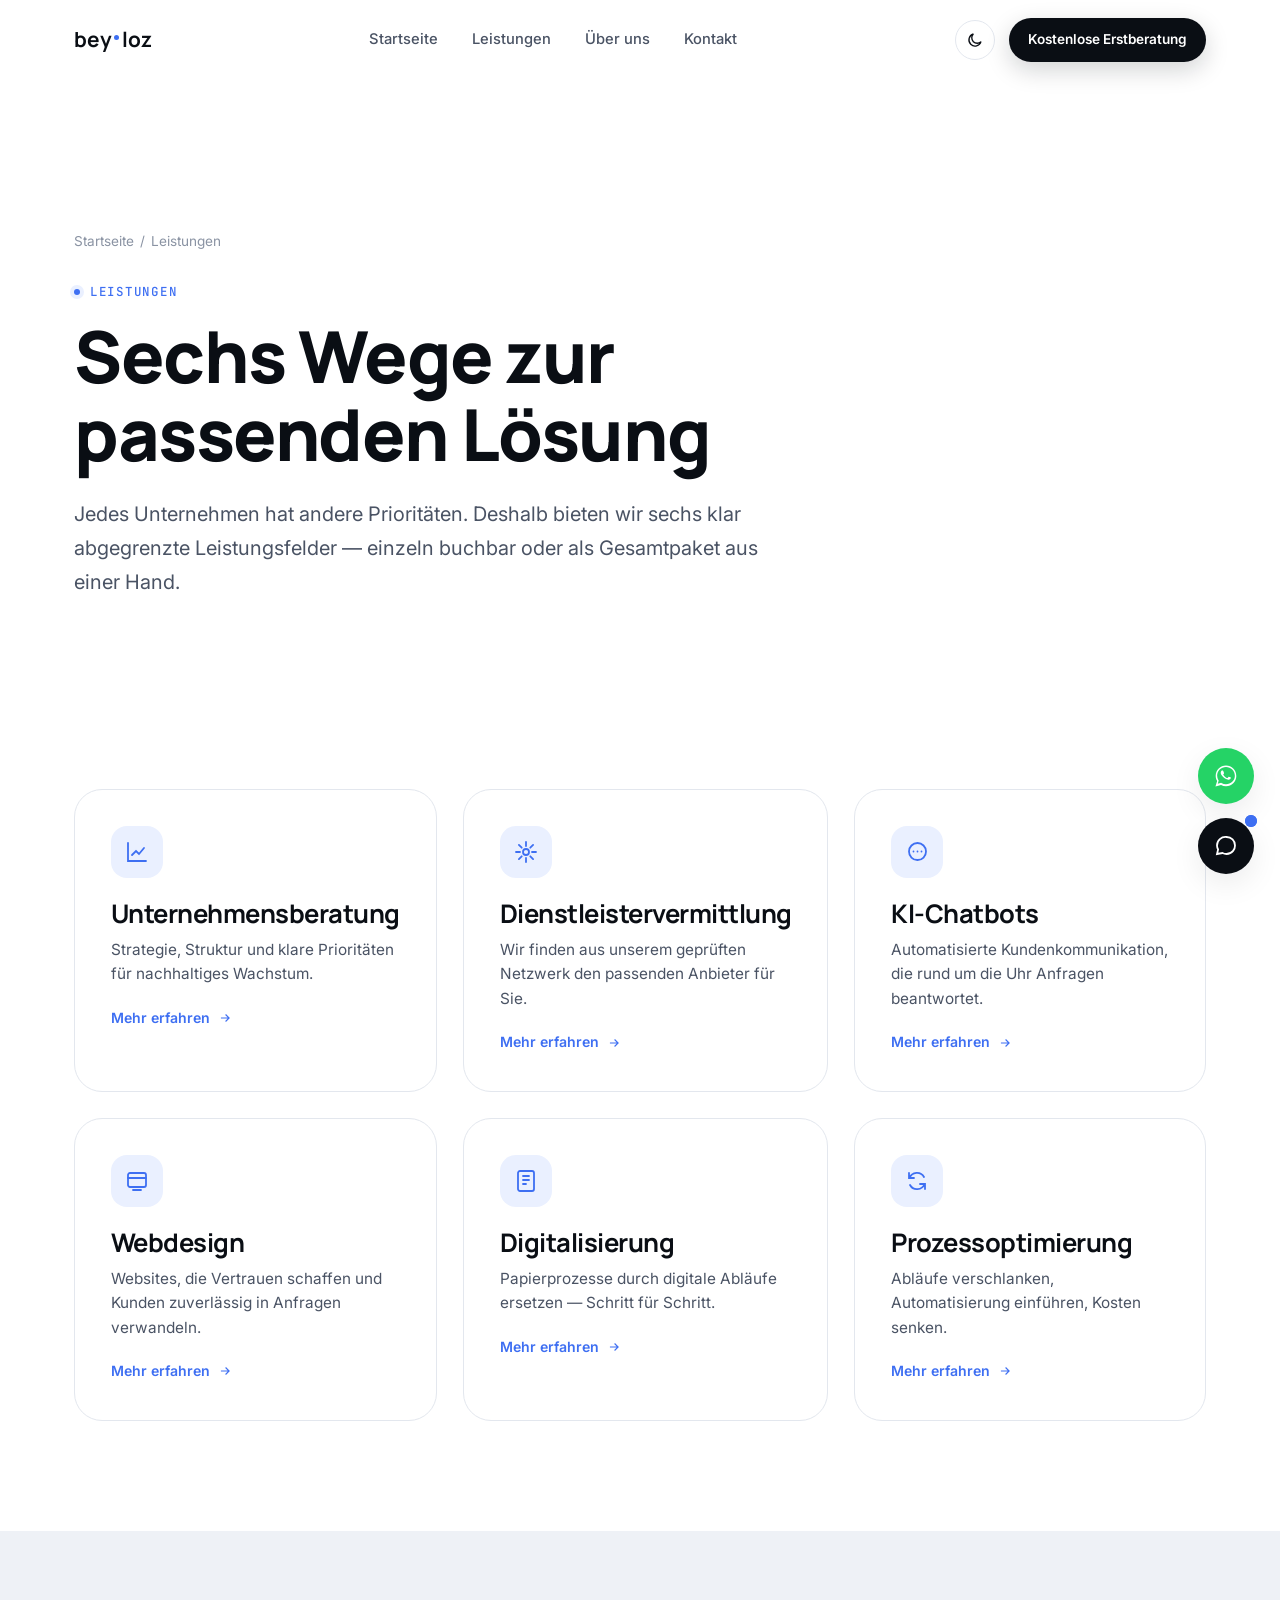
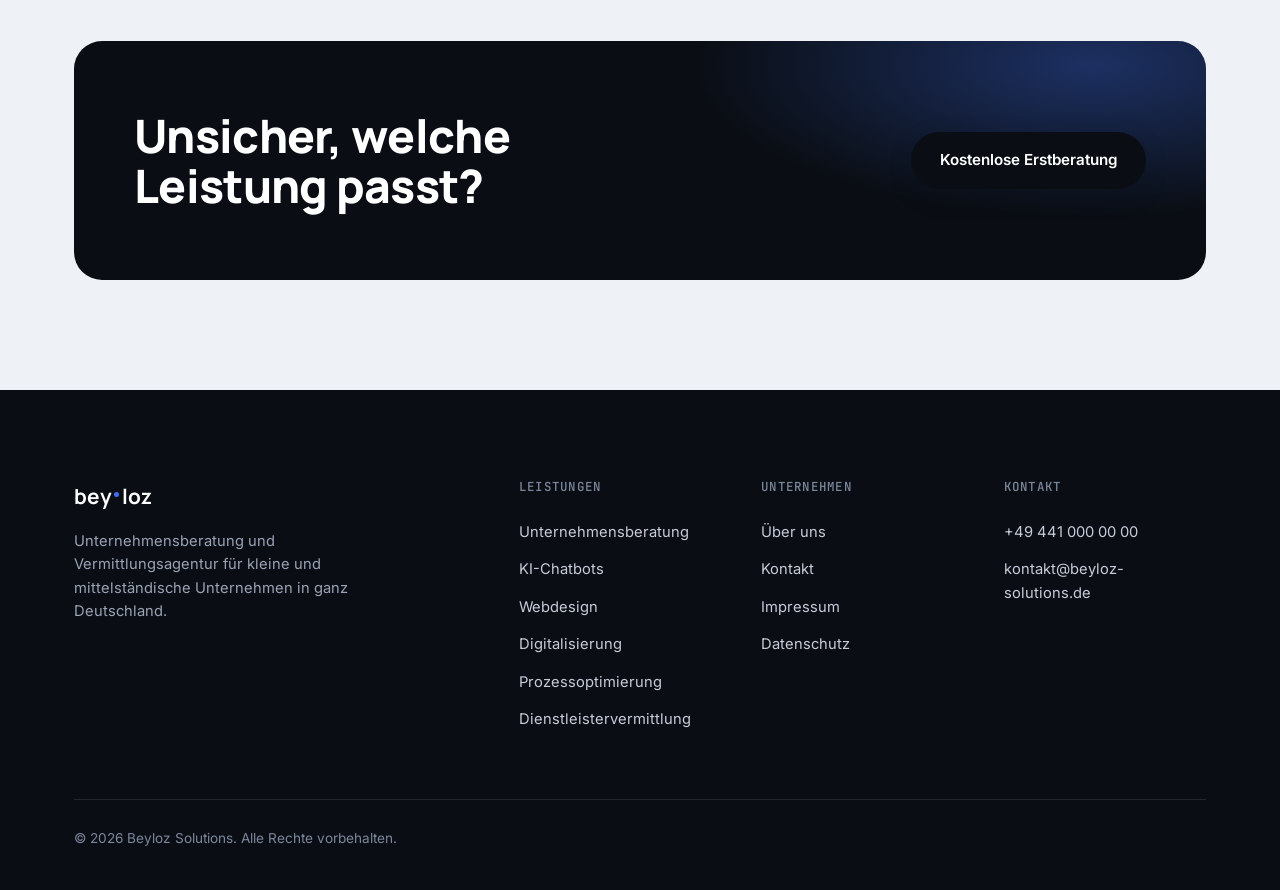
==== leistungen/index.html @ 1d0302e1 "Initial commit: Beyloz Solutions Website Statische HTML/CSS/JS-Website mit Startseite, Leistungen, Ü" ====
<!DOCTYPE html>
<html lang="de">
<head>
<meta charset="UTF-8">
<meta name="viewport" content="width=device-width, initial-scale=1.0">
<title>Leistungen — Beyloz Solutions</title>
<meta name="description" content="Unternehmensberatung, Dienstleistervermittlung, KI-Chatbots, Webdesign, Digitalisierung und Prozessoptimierung — alle Leistungen von Beyloz Solutions im Überblick.">
<link rel="stylesheet" href="../assets/styles.css">
</head>
<body>

<header class="nav">
  <div class="nav-inner">
    <a href="../index.html" class="brand">bey<span class="dot-divider"></span>loz</a>
    <nav class="nav-links">
      <a href="../index.html">Startseite</a>
      <a href="index.html">Leistungen</a>
      <a href="../ueber-uns.html">Über uns</a>
      <a href="../kontakt.html">Kontakt</a>
    </nav>
    <div class="nav-actions">
      <button class="theme-toggle" aria-label="Dark Mode umschalten"></button>
      <a href="../kontakt.html" class="btn btn-primary btn-sm">Kostenlose Erstberatung</a>
      <button class="nav-burger" aria-label="Menü öffnen"><span></span></button>
    </div>
  </div>
  <div class="mobile-menu">
    <a href="../index.html">Startseite</a>
    <a href="index.html">Leistungen</a>
    <a href="../ueber-uns.html">Über uns</a>
    <a href="../kontakt.html">Kontakt</a>
    <a href="../kontakt.html" class="btn btn-primary" style="width:fit-content;margin-top:12px;">Kostenlose Erstberatung</a>
  </div>
</header>

<main>
  <section class="page-hero">
    <div class="container">
      <div class="breadcrumb"><a href="../index.html">Startseite</a><span>/</span><span>Leistungen</span></div>
      <div class="reveal" style="max-width:720px;">
        <span class="eyebrow">Leistungen</span>
        <h1 class="mt-16">Sechs Wege zur passenden Lösung</h1>
        <p class="lede mt-24">Jedes Unternehmen hat andere Prioritäten. Deshalb bieten wir sechs klar abgegrenzte Leistungsfelder — einzeln buchbar oder als Gesamtpaket aus einer Hand.</p>
      </div>
    </div>
  </section>

  <section class="section">
    <div class="container">
      <div class="grid grid-3">
        <a href="unternehmensberatung.html" class="card service-card reveal">
          <div class="icon-badge"><svg viewBox="0 0 24 24" fill="none" stroke="currentColor" stroke-width="1.8" stroke-linecap="round"><path d="M3 3v18h18M7 15l4-4 3 3 5-6"/></svg></div>
          <h3>Unternehmensberatung</h3>
          <p>Strategie, Struktur und klare Prioritäten für nachhaltiges Wachstum.</p>
          <span class="link-out">Mehr erfahren <svg viewBox="0 0 24 24" width="14" height="14" fill="none" stroke="currentColor" stroke-width="2"><path d="M5 12h14M13 6l6 6-6 6"/></svg></span>
        </a>
        <a href="dienstleistervermittlung.html" class="card service-card reveal">
          <div class="icon-badge"><svg viewBox="0 0 24 24" fill="none" stroke="currentColor" stroke-width="1.8" stroke-linecap="round"><circle cx="12" cy="12" r="3"/><path d="M12 2v4M12 18v4M4.9 4.9l2.8 2.8M16.3 16.3l2.8 2.8M2 12h4M18 12h4M4.9 19.1l2.8-2.8M16.3 7.7l2.8-2.8"/></svg></div>
          <h3>Dienstleistervermittlung</h3>
          <p>Wir finden aus unserem geprüften Netzwerk den passenden Anbieter für Sie.</p>
          <span class="link-out">Mehr erfahren <svg viewBox="0 0 24 24" width="14" height="14" fill="none" stroke="currentColor" stroke-width="2"><path d="M5 12h14M13 6l6 6-6 6"/></svg></span>
        </a>
        <a href="ki-chatbots.html" class="card service-card reveal">
          <div class="icon-badge"><svg viewBox="0 0 24 24" fill="none" stroke="currentColor" stroke-width="1.8" stroke-linecap="round"><path d="M21 11.5a8.38 8.38 0 0 1-8.5 8.5A8.38 8.38 0 0 1 4 11.5 8.5 8.5 0 0 1 12.5 3 8.5 8.5 0 0 1 21 11.5Z"/><path d="M8.5 11.5h.01M12.5 11.5h.01M16.5 11.5h.01"/></svg></div>
          <h3>KI-Chatbots</h3>
          <p>Automatisierte Kundenkommunikation, die rund um die Uhr Anfragen beantwortet.</p>
          <span class="link-out">Mehr erfahren <svg viewBox="0 0 24 24" width="14" height="14" fill="none" stroke="currentColor" stroke-width="2"><path d="M5 12h14M13 6l6 6-6 6"/></svg></span>
        </a>
        <a href="webdesign.html" class="card service-card reveal">
          <div class="icon-badge"><svg viewBox="0 0 24 24" fill="none" stroke="currentColor" stroke-width="1.8" stroke-linecap="round"><rect x="3" y="4" width="18" height="14" rx="2"/><path d="M3 9h18M8 21h8"/></svg></div>
          <h3>Webdesign</h3>
          <p>Websites, die Vertrauen schaffen und Kunden zuverlässig in Anfragen verwandeln.</p>
          <span class="link-out">Mehr erfahren <svg viewBox="0 0 24 24" width="14" height="14" fill="none" stroke="currentColor" stroke-width="2"><path d="M5 12h14M13 6l6 6-6 6"/></svg></span>
        </a>
        <a href="digitalisierung.html" class="card service-card reveal">
          <div class="icon-badge"><svg viewBox="0 0 24 24" fill="none" stroke="currentColor" stroke-width="1.8" stroke-linecap="round"><rect x="4" y="2" width="16" height="20" rx="2"/><path d="M9 7h6M9 11h6M9 15h3"/></svg></div>
          <h3>Digitalisierung</h3>
          <p>Papierprozesse durch digitale Abläufe ersetzen — Schritt für Schritt.</p>
          <span class="link-out">Mehr erfahren <svg viewBox="0 0 24 24" width="14" height="14" fill="none" stroke="currentColor" stroke-width="2"><path d="M5 12h14M13 6l6 6-6 6"/></svg></span>
        </a>
        <a href="prozessoptimierung.html" class="card service-card reveal">
          <div class="icon-badge"><svg viewBox="0 0 24 24" fill="none" stroke="currentColor" stroke-width="1.8" stroke-linecap="round"><path d="M4 4v5h5M20 20v-5h-5M4.5 9A8 8 0 0 1 19 8M19.5 15a8 8 0 0 1-14.5 1"/></svg></div>
          <h3>Prozessoptimierung</h3>
          <p>Abläufe verschlanken, Automatisierung einführen, Kosten senken.</p>
          <span class="link-out">Mehr erfahren <svg viewBox="0 0 24 24" width="14" height="14" fill="none" stroke="currentColor" stroke-width="2"><path d="M5 12h14M13 6l6 6-6 6"/></svg></span>
        </a>
      </div>
    </div>
  </section>

  <section class="section section-alt">
    <div class="container">
      <div class="cta-banner reveal">
        <h2>Unsicher, welche Leistung passt?</h2>
        <div class="cta-side">
          <a href="../kontakt.html" class="btn btn-primary">Kostenlose Erstberatung</a>
        </div>
      </div>
    </div>
  </section>
</main>

<footer>
  <div class="container">
    <div class="footer-grid">
      <div class="footer-brand">
        <a href="../index.html" class="brand" style="color:#fff;">bey<span class="dot-divider"></span>loz</a>
        <p>Unternehmensberatung und Vermittlungsagentur für kleine und mittelständische Unternehmen in ganz Deutschland.</p>
      </div>
      <div class="footer-col">
        <h4>Leistungen</h4>
        <a href="unternehmensberatung.html">Unternehmensberatung</a>
        <a href="ki-chatbots.html">KI-Chatbots</a>
        <a href="webdesign.html">Webdesign</a>
        <a href="digitalisierung.html">Digitalisierung</a>
        <a href="prozessoptimierung.html">Prozessoptimierung</a>
        <a href="dienstleistervermittlung.html">Dienstleistervermittlung</a>
      </div>
      <div class="footer-col">
        <h4>Unternehmen</h4>
        <a href="../ueber-uns.html">Über uns</a>
        <a href="../kontakt.html">Kontakt</a>
        <a href="../impressum.html">Impressum</a>
        <a href="../datenschutz.html">Datenschutz</a>
      </div>
      <div class="footer-col">
        <h4>Kontakt</h4>
        <a href="tel:+494410000000">+49 441 000 00 00</a>
        <a href="mailto:kontakt@beyloz-solutions.de">kontakt@beyloz-solutions.de</a>
      </div>
    </div>
    <div class="footer-bottom">
      <p>© 2026 Beyloz Solutions. Alle Rechte vorbehalten.</p>
    </div>
  </div>
</footer>

<div class="floating-stack">
  <a class="fab fab-whatsapp" href="https://wa.me/494410000000" target="_blank" rel="noopener" aria-label="WhatsApp Kontakt"><svg viewBox="0 0 32 32"><path d="M16 3C9 3 3.3 8.7 3.3 15.7c0 2.4.6 4.6 1.8 6.6L3 29l6.9-2c1.9 1 4 1.6 6.1 1.6 7 0 12.7-5.7 12.7-12.7C28.7 8.7 23 3 16 3zm0 23.1c-2 0-3.9-.5-5.6-1.5l-.4-.2-4.1 1.1 1.1-4-.3-.4a10.5 10.5 0 0 1-1.6-5.6C5.1 9.7 10 4.9 16 4.9s10.9 4.8 10.9 10.8S22 26.1 16 26.1zm5.9-8.1c-.3-.2-1.9-.9-2.2-1-.3-.1-.5-.2-.7.2-.2.3-.8 1-1 1.2-.2.2-.4.2-.7.1-.3-.2-1.4-.5-2.7-1.7-1-.9-1.7-2-1.9-2.3-.2-.3 0-.5.1-.7.2-.2.3-.4.5-.6.2-.2.2-.3.3-.5.1-.2 0-.4 0-.6-.1-.2-.7-1.8-1-2.4-.3-.6-.5-.5-.7-.6h-.6c-.2 0-.5.1-.8.4-.3.3-1 1-1 2.5s1.1 2.9 1.2 3.1c.1.2 2.2 3.4 5.3 4.7.7.3 1.3.5 1.7.6.7.2 1.4.2 1.9.1.6-.1 1.9-.8 2.1-1.5.3-.7.3-1.4.2-1.5-.1-.1-.3-.2-.6-.3z"/></svg></a>
  <button class="fab fab-chat" aria-label="Chat öffnen"><svg viewBox="0 0 24 24" fill="none" stroke="currentColor" stroke-width="1.8" stroke-linecap="round"><path d="M21 11.5a8.38 8.38 0 0 1-1.9 5.4A8.5 8.5 0 0 1 12.5 20a8.4 8.4 0 0 1-4-1L3 20l1.1-4.5a8.4 8.4 0 0 1-1.1-4A8.5 8.5 0 0 1 12.5 3 8.38 8.38 0 0 1 21 11.5Z"/></svg><span class="pulse"></span></button>
</div>
<div class="chat-window" role="dialog" aria-label="Beyloz Chat-Assistent">
  <div class="chat-head"><span class="dot-live"></span><div><strong>Beyloz Assistent</strong><span>Antwortet in der Regel sofort</span></div><button class="chat-close" aria-label="Chat schließen"><svg viewBox="0 0 24 24" fill="none" stroke="currentColor" stroke-width="2"><path d="M6 6l12 12M18 6L6 18"/></svg></button></div>
  <div class="chat-body"><div class="chat-bubble bot">Willkommen bei Beyloz Solutions! Welche Leistung interessiert Sie?</div></div>
  <form class="chat-input-row"><input type="text" placeholder="Ihre Nachricht …" aria-label="Nachricht eingeben"><button type="submit" aria-label="Senden"><svg viewBox="0 0 24 24" width="16" height="16" fill="none" stroke="#fff" stroke-width="2"><path d="M5 12h14M13 6l6 6-6 6"/></svg></button></form>
</div>

<script src="../assets/script.js"></script>
</body>
</html>
---- assets/styles.css ----
/* =========================================================
   BEYLOZ SOLUTIONS — DESIGN SYSTEM
   Signature element: "the dot" — the middle dot from the
   bey•loz wordmark reused as a divider, bullet, status pulse
   and section marker throughout the interface.
   ========================================================= */

@import url('https://fonts.googleapis.com/css2?family=Manrope:wght@400;500;600;700;800&family=Inter:wght@400;500;600;700&family=JetBrains+Mono:wght@400;500&display=swap');

:root{
  /* ---- Color tokens ---- */
  --ink:        #0A0E14;   /* near-black, blue-tinted */
  --anthracite: #171C24;
  --anthracite-2:#232A35;
  --silver:     #8A93A3;
  --silver-2:   #C6CCD8;
  --mist:       #EEF1F6;
  --white:      #FFFFFF;
  --accent:     #3E6FF2;   /* Beyloz Blue */
  --accent-2:   #6E93FF;
  --accent-ice: #EAF0FF;

  --bg:        var(--white);
  --bg-alt:    var(--mist);
  --surface:   #FFFFFF;
  --text:      var(--ink);
  --text-soft: #4A5364;
  --text-mute: var(--silver);
  --border:    #E3E7EE;
  --glass-bg:  rgba(255,255,255,0.6);
  --glass-brd: rgba(255,255,255,0.4);

  --radius-s: 10px;
  --radius-m: 18px;
  --radius-l: 28px;
  --shadow-s: 0 2px 10px rgba(10,14,20,0.05);
  --shadow-m: 0 10px 30px rgba(10,14,20,0.08);
  --shadow-l: 0 24px 60px rgba(10,14,20,0.12);

  --ff-display: 'Manrope', -apple-system, BlinkMacSystemFont, sans-serif;
  --ff-body: 'Inter', -apple-system, BlinkMacSystemFont, sans-serif;
  --ff-mono: 'JetBrains Mono', monospace;

  --container: 1180px;
  --transition: 420ms cubic-bezier(.2,.7,.2,1);
}

[data-theme="dark"]{
  --bg:        var(--ink);
  --bg-alt:    #0D1219;
  --surface:   var(--anthracite);
  --text:      #F3F5F9;
  --text-soft: #B7BECC;
  --text-mute: #6E7787;
  --border:    #262E3A;
  --glass-bg:  rgba(23,28,36,0.55);
  --glass-brd: rgba(255,255,255,0.08);
  --accent-ice: #131B2E;
}

*,*::before,*::after{ box-sizing:border-box; }
html{ scroll-behavior:smooth; }
@media (prefers-reduced-motion: reduce){
  html{ scroll-behavior:auto; }
  *,*::before,*::after{ animation-duration:0.001ms !important; animation-iteration-count:1 !important; transition-duration:0.001ms !important; }
}

body{
  margin:0;
  background:var(--bg);
  color:var(--text);
  font-family:var(--ff-body);
  font-size:16px;
  line-height:1.6;
  -webkit-font-smoothing:antialiased;
  transition:background var(--transition), color var(--transition);
  overflow-x:hidden;
}

img{ max-width:100%; display:block; }
a{ color:inherit; text-decoration:none; }
ul{ list-style:none; margin:0; padding:0; }
button{ font-family:inherit; }

::selection{ background:var(--accent); color:#fff; }

:focus-visible{
  outline:2px solid var(--accent);
  outline-offset:3px;
  border-radius:4px;
}

.container{
  max-width:var(--container);
  margin:0 auto;
  padding:0 24px;
}

section{ position:relative; }

/* ---- Typography ---- */
h1,h2,h3,h4{
  font-family:var(--ff-display);
  font-weight:800;
  letter-spacing:-0.02em;
  line-height:1.08;
  margin:0;
}
h1{ font-size:clamp(2.6rem, 5.6vw, 4.6rem); }
h2{ font-size:clamp(2rem, 3.6vw, 3rem); letter-spacing:-0.015em; }
h3{ font-size:clamp(1.25rem, 2vw, 1.6rem); font-weight:700; }
p{ margin:0; }
.lede{ font-size:clamp(1.05rem, 1.6vw, 1.25rem); color:var(--text-soft); line-height:1.7; }

.eyebrow{
  display:inline-flex; align-items:center; gap:10px;
  font-family:var(--ff-mono);
  font-size:0.78rem;
  letter-spacing:0.14em;
  text-transform:uppercase;
  color:var(--accent);
  font-weight:500;
}
.eyebrow::before{
  content:"";
  width:6px; height:6px; border-radius:50%;
  background:var(--accent);
  box-shadow:0 0 0 4px var(--accent-ice);
}

/* ---- The Dot (signature motif) ---- */
.dot{
  display:inline-block;
  width:0.28em; height:0.28em;
  border-radius:50%;
  background:var(--accent);
  vertical-align:middle;
}
.dot-divider{
  display:inline-block;
  width:6px; height:6px;
  border-radius:50%;
  background:var(--accent);
  margin:0 14px;
  box-shadow:0 0 0 5px var(--accent-ice);
  flex-shrink:0;
}
.brand{
  font-family:var(--ff-display);
  font-weight:700;
  font-size:1.3rem;
  letter-spacing:-0.01em;
  display:inline-flex;
  align-items:center;
}
.brand .dot-divider{ margin:0 3px; width:5px; height:5px; box-shadow:none; position:relative; top:-2px; }

/* ---- Buttons ---- */
.btn{
  display:inline-flex; align-items:center; justify-content:center; gap:10px;
  padding:15px 28px;
  border-radius:999px;
  font-weight:600;
  font-size:0.95rem;
  border:1px solid transparent;
  cursor:pointer;
  transition:transform var(--transition), box-shadow var(--transition), background var(--transition), color var(--transition), border-color var(--transition);
  white-space:nowrap;
}
.btn-primary{
  background:var(--ink);
  color:#fff;
  box-shadow:0 8px 24px rgba(10,14,20,0.18);
}
[data-theme="dark"] .btn-primary{ background:var(--accent); box-shadow:0 8px 24px rgba(62,111,242,0.35); }
.btn-primary:hover{ transform:translateY(-2px); box-shadow:0 14px 34px rgba(10,14,20,0.24); }
.btn-secondary{
  background:transparent;
  color:var(--text);
  border-color:var(--border);
}
.btn-secondary:hover{ border-color:var(--accent); color:var(--accent); transform:translateY(-2px); }
.btn-ghost{
  background:var(--accent-ice);
  color:var(--accent);
}
.btn-ghost:hover{ transform:translateY(-2px); }
.btn-sm{ padding:10px 18px; font-size:0.85rem; }
.btn svg{ width:16px; height:16px; }

/* ---- Nav ---- */
.nav{
  position:sticky; top:0; z-index:100;
  border-bottom:1px solid transparent;
  transition:background var(--transition), border-color var(--transition), backdrop-filter var(--transition);
}
.nav.scrolled{
  background:var(--glass-bg);
  backdrop-filter:blur(16px) saturate(160%);
  -webkit-backdrop-filter:blur(16px) saturate(160%);
  border-bottom:1px solid var(--border);
}
.nav-inner{
  display:flex; align-items:center; justify-content:space-between;
  padding:18px 24px;
  max-width:var(--container);
  margin:0 auto;
}
.nav-links{ display:flex; align-items:center; gap:34px; }
.nav-links a{
  font-size:0.92rem; font-weight:500; color:var(--text-soft);
  position:relative;
  transition:color var(--transition);
}
.nav-links a::after{
  content:""; position:absolute; left:0; bottom:-6px;
  width:0; height:2px; background:var(--accent);
  transition:width var(--transition);
}
.nav-links a:hover{ color:var(--text); }
.nav-links a:hover::after{ width:100%; }
.nav-actions{ display:flex; align-items:center; gap:14px; }
.nav-cta{ display:flex; align-items:center; gap:14px; }

.theme-toggle{
  width:40px; height:40px; border-radius:50%;
  border:1px solid var(--border);
  background:var(--surface);
  display:flex; align-items:center; justify-content:center;
  cursor:pointer;
  transition:border-color var(--transition), transform var(--transition);
}
.theme-toggle:hover{ border-color:var(--accent); transform:rotate(20deg); }
.theme-toggle svg{ width:18px; height:18px; stroke:var(--text); }

.nav-burger{ display:none; width:40px; height:40px; border:none; background:none; cursor:pointer; align-items:center; justify-content:center; }
.nav-burger span{ display:block; width:20px; height:2px; background:var(--text); position:relative; }
.nav-burger span::before, .nav-burger span::after{ content:""; position:absolute; width:20px; height:2px; background:var(--text); left:0; transition:transform var(--transition); }
.nav-burger span::before{ top:-6px; }
.nav-burger span::after{ top:6px; }

.mobile-menu{
  display:none;
  position:fixed; inset:0; z-index:99;
  background:var(--bg);
  padding:100px 24px 40px;
  flex-direction:column; gap:24px;
}
.mobile-menu.open{ display:flex; }
.mobile-menu a{ font-size:1.4rem; font-family:var(--ff-display); font-weight:700; }

/* ---- Hero ---- */
.hero{
  padding:170px 0 120px;
  position:relative;
  overflow:hidden;
}
.hero-bg{
  position:absolute; inset:0; z-index:-1;
  background:
    radial-gradient(60% 50% at 80% 0%, var(--accent-ice) 0%, transparent 60%),
    radial-gradient(50% 40% at 10% 20%, var(--accent-ice) 0%, transparent 60%);
  opacity:0.9;
}
.hero-grid{
  position:absolute; inset:0; z-index:-1;
  background-image:radial-gradient(var(--border) 1px, transparent 1px);
  background-size:34px 34px;
  mask-image:linear-gradient(to bottom, black, transparent 75%);
  opacity:0.7;
}
.hero-inner{ max-width:760px; }
.hero h1{ margin-bottom:26px; }
.hero h1 em{
  font-style:normal;
  background:linear-gradient(100deg, var(--accent), var(--accent-2));
  -webkit-background-clip:text; background-clip:text; color:transparent;
}
.hero-actions{ display:flex; gap:16px; margin-top:38px; flex-wrap:wrap; }
.hero-meta{ display:flex; gap:36px; margin-top:64px; flex-wrap:wrap; }
.hero-meta-item{ display:flex; flex-direction:column; gap:4px; }
.hero-meta-item .num{ font-family:var(--ff-display); font-weight:800; font-size:1.8rem; }
.hero-meta-item .label{ font-size:0.82rem; color:var(--text-mute); }

/* ---- Reveal on scroll ---- */
.reveal{ opacity:0; transform:translateY(28px); transition:opacity 900ms ease, transform 900ms cubic-bezier(.2,.7,.2,1); }
.reveal.in{ opacity:1; transform:translateY(0); }

/* ---- Section spacing ---- */
.section{ padding:110px 0; }
.section-head{ max-width:640px; margin-bottom:64px; }
.section-head .eyebrow{ margin-bottom:18px; }
.section-head h2{ margin-top:18px; }
.section-head p{ margin-top:20px; }
.section-alt{ background:var(--bg-alt); }

/* ---- Cards ---- */
.card{
  background:var(--surface);
  border:1px solid var(--border);
  border-radius:var(--radius-l);
  padding:36px;
  transition:transform var(--transition), box-shadow var(--transition), border-color var(--transition);
}
.card:hover{ transform:translateY(-6px); box-shadow:var(--shadow-l); border-color:transparent; }

.grid{ display:grid; gap:26px; }
.grid-2{ grid-template-columns:repeat(2,1fr); }
.grid-3{ grid-template-columns:repeat(3,1fr); }
.grid-4{ grid-template-columns:repeat(4,1fr); }

.icon-badge{
  width:52px; height:52px;
  border-radius:16px;
  background:var(--accent-ice);
  display:flex; align-items:center; justify-content:center;
  margin-bottom:22px;
}
.icon-badge svg{ width:24px; height:24px; stroke:var(--accent); }

.service-card h3{ margin-bottom:10px; }
.service-card p{ color:var(--text-soft); font-size:0.96rem; }
.service-card .link-out{ display:inline-flex; align-items:center; gap:8px; margin-top:20px; font-size:0.88rem; font-weight:600; color:var(--accent); }

/* ---- Process ---- */
.process-list{ display:flex; flex-direction:column; }
.process-item{
  display:grid; grid-template-columns:90px 1fr; gap:28px;
  padding:36px 0;
  border-top:1px solid var(--border);
}
.process-item:last-child{ border-bottom:1px solid var(--border); }
.process-num{ font-family:var(--ff-mono); color:var(--text-mute); font-size:0.95rem; padding-top:6px; }
.process-item h3{ margin-bottom:8px; }
.process-item p{ color:var(--text-soft); max-width:560px; }

/* ---- Testimonials ---- */
.testi-track{ display:grid; grid-template-columns:repeat(3,1fr); gap:26px; }
.testi-card{ }
.testi-stars{ display:flex; gap:4px; margin-bottom:20px; }
.testi-stars svg{ width:16px; height:16px; fill:var(--accent); stroke:none; }
.testi-quote{ font-size:1.02rem; color:var(--text); line-height:1.7; }
.testi-who{ display:flex; align-items:center; gap:12px; margin-top:26px; }
.testi-avatar{ width:42px; height:42px; border-radius:50%; background:var(--accent-ice); color:var(--accent); display:flex; align-items:center; justify-content:center; font-weight:700; font-family:var(--ff-display); }
.testi-name{ font-weight:600; font-size:0.92rem; }
.testi-role{ font-size:0.8rem; color:var(--text-mute); }

/* ---- FAQ ---- */
.faq-item{ border-top:1px solid var(--border); }
.faq-item:last-child{ border-bottom:1px solid var(--border); }
.faq-q{
  width:100%; text-align:left; background:none; border:none; cursor:pointer;
  display:flex; align-items:center; justify-content:space-between;
  padding:26px 0; color:var(--text); font-family:var(--ff-display); font-weight:700; font-size:1.05rem;
}
.faq-q .plus{ width:22px; height:22px; position:relative; flex-shrink:0; }
.faq-q .plus::before,.faq-q .plus::after{ content:""; position:absolute; background:var(--text); transition:transform var(--transition); }
.faq-q .plus::before{ width:100%; height:2px; top:50%; left:0; transform:translateY(-50%); }
.faq-q .plus::after{ width:2px; height:100%; left:50%; top:0; transform:translateX(-50%); }
.faq-item.open .plus::after{ transform:translateX(-50%) rotate(90deg); opacity:0; }
.faq-a{ max-height:0; overflow:hidden; transition:max-height var(--transition); }
.faq-a-inner{ padding-bottom:26px; color:var(--text-soft); max-width:680px; }
.faq-item.open .faq-a{ max-height:400px; }

/* ---- CTA banner ---- */
.cta-banner{
  border-radius:var(--radius-l);
  background:var(--ink);
  color:#fff;
  padding:70px 60px;
  display:flex; align-items:center; justify-content:space-between; gap:40px;
  position:relative; overflow:hidden;
}
.cta-banner::before{
  content:""; position:absolute; inset:0;
  background:radial-gradient(50% 90% at 90% 10%, rgba(62,111,242,0.35), transparent 70%);
}
.cta-banner h2{ color:#fff; max-width:480px; position:relative; }
.cta-banner .cta-side{ position:relative; display:flex; gap:16px; flex-wrap:wrap; }
.cta-banner .btn-secondary{ border-color:rgba(255,255,255,0.25); color:#fff; }
.cta-banner .btn-secondary:hover{ border-color:#fff; }

/* ---- Forms ---- */
.form-grid{ display:grid; grid-template-columns:1fr 1fr; gap:20px; }
.field{ display:flex; flex-direction:column; gap:8px; }
.field.full{ grid-column:1/-1; }
.field label{ font-size:0.85rem; font-weight:600; color:var(--text-soft); }
.field input, .field select, .field textarea{
  padding:14px 16px;
  border-radius:var(--radius-s);
  border:1px solid var(--border);
  background:var(--surface);
  color:var(--text);
  font-family:inherit;
  font-size:0.95rem;
  transition:border-color var(--transition), box-shadow var(--transition);
}
.field input:focus, .field select:focus, .field textarea:focus{
  border-color:var(--accent);
  box-shadow:0 0 0 4px var(--accent-ice);
  outline:none;
}
.field textarea{ resize:vertical; min-height:120px; }
.checkbox-row{ display:flex; align-items:flex-start; gap:10px; font-size:0.85rem; color:var(--text-mute); }
.checkbox-row input{ margin-top:3px; }

/* ---- Footer ---- */
footer{ background:var(--ink); color:#EDEFF4; padding:90px 0 40px; }
[data-theme="dark"] footer{ background:#060810; }
.footer-grid{ display:grid; grid-template-columns:2fr 1fr 1fr 1fr; gap:40px; padding-bottom:60px; border-bottom:1px solid rgba(255,255,255,0.1); }
.footer-brand p{ color:#9AA3B5; margin-top:16px; max-width:280px; font-size:0.92rem; }
.footer-col h4{ font-family:var(--ff-mono); font-size:0.78rem; text-transform:uppercase; letter-spacing:0.1em; color:#7C879C; margin-bottom:20px; font-weight:500; }
.footer-col a{ display:block; color:#C7CCDA; font-size:0.92rem; padding:7px 0; transition:color var(--transition); }
.footer-col a:hover{ color:#fff; }
.footer-bottom{ display:flex; justify-content:space-between; align-items:center; padding-top:28px; flex-wrap:wrap; gap:16px; }
.footer-bottom p{ color:#7C879C; font-size:0.85rem; }
.footer-social{ display:flex; gap:14px; }
.footer-social a{ width:38px; height:38px; border-radius:50%; border:1px solid rgba(255,255,255,0.15); display:flex; align-items:center; justify-content:center; }
.footer-social svg{ width:16px; height:16px; stroke:#C7CCDA; }
.newsletter-row{ display:flex; gap:10px; margin-top:16px; }
.newsletter-row input{ flex:1; padding:12px 16px; border-radius:999px; border:1px solid rgba(255,255,255,0.15); background:rgba(255,255,255,0.05); color:#fff; font-size:0.88rem; }
.newsletter-row button{ padding:12px 20px; border-radius:999px; background:var(--accent); color:#fff; border:none; font-weight:600; cursor:pointer; font-size:0.85rem; }

/* ---- Floating actions ---- */
.floating-stack{ position:fixed; bottom:26px; right:26px; z-index:200; display:flex; flex-direction:column; gap:14px; align-items:flex-end; }
.fab{
  width:56px; height:56px; border-radius:50%;
  display:flex; align-items:center; justify-content:center;
  cursor:pointer; box-shadow:var(--shadow-m);
  transition:transform var(--transition);
  border:none;
}
.fab:hover{ transform:scale(1.08); }
.fab-whatsapp{ background:#25D366; }
.fab-whatsapp svg{ width:26px; height:26px; fill:#fff; }
.fab-chat{ background:var(--ink); position:relative; }
[data-theme="dark"] .fab-chat{ background:var(--accent); }
.fab-chat svg{ width:24px; height:24px; stroke:#fff; }
.fab-chat .pulse{ position:absolute; top:-3px; right:-3px; width:12px; height:12px; border-radius:50%; background:var(--accent); }
.fab-chat .pulse::after{ content:""; position:absolute; inset:0; border-radius:50%; background:var(--accent); animation:ping 2s infinite; }
@keyframes ping{ 0%{ transform:scale(1); opacity:0.7; } 100%{ transform:scale(2.4); opacity:0; } }

/* ---- Chat widget ---- */
.chat-window{
  position:fixed; bottom:96px; right:26px; z-index:200;
  width:360px; max-width:calc(100vw - 40px);
  height:460px;
  background:var(--surface);
  border:1px solid var(--border);
  border-radius:var(--radius-l);
  box-shadow:var(--shadow-l);
  display:flex; flex-direction:column;
  opacity:0; transform:translateY(16px) scale(0.98); pointer-events:none;
  transition:opacity var(--transition), transform var(--transition);
  overflow:hidden;
}
.chat-window.open{ opacity:1; transform:translateY(0) scale(1); pointer-events:auto; }
.chat-head{ background:var(--ink); color:#fff; padding:18px 20px; display:flex; align-items:center; gap:12px; }
.chat-head .dot-live{ width:9px; height:9px; border-radius:50%; background:#3CE87A; box-shadow:0 0 0 3px rgba(60,232,122,0.25); }
.chat-head strong{ font-family:var(--ff-display); font-size:0.95rem; }
.chat-head span{ display:block; font-size:0.75rem; color:#B6BECF; }
.chat-body{ flex:1; padding:18px 20px; overflow-y:auto; display:flex; flex-direction:column; gap:12px; }
.chat-bubble{ background:var(--bg-alt); padding:12px 15px; border-radius:14px; font-size:0.88rem; max-width:85%; }
.chat-bubble.bot{ border-bottom-left-radius:4px; }
.chat-input-row{ display:flex; border-top:1px solid var(--border); padding:10px; gap:8px; }
.chat-input-row input{ flex:1; border:none; background:none; padding:10px; font-size:0.9rem; color:var(--text); }
.chat-input-row input:focus{ outline:none; }
.chat-input-row button{ border:none; background:var(--accent); color:#fff; width:38px; height:38px; border-radius:50%; cursor:pointer; display:flex; align-items:center; justify-content:center; }
.chat-close{ margin-left:auto; background:none; border:none; cursor:pointer; }
.chat-close svg{ width:18px; height:18px; stroke:#fff; }

/* ---- Breadcrumb / page hero for subpages ---- */
.page-hero{ padding:150px 0 80px; }
.breadcrumb{ display:flex; align-items:center; gap:6px; font-size:0.85rem; color:var(--text-mute); margin-bottom:24px; }
.breadcrumb a:hover{ color:var(--accent); }

/* ---- Utility ---- */
.mt-8{ margin-top:8px;} .mt-16{ margin-top:16px;} .mt-24{ margin-top:24px;} .mt-32{ margin-top:32px;} .mt-48{ margin-top:48px;}
.text-center{ text-align:center; margin-left:auto; margin-right:auto; }
.badge-list{ display:flex; flex-wrap:wrap; gap:10px; }
.badge{ padding:8px 16px; border-radius:999px; background:var(--accent-ice); color:var(--accent); font-size:0.82rem; font-weight:600; }
.legal h2{ font-size:1.4rem; margin-top:44px; margin-bottom:14px; }
.legal p, .legal li{ color:var(--text-soft); margin-bottom:10px; }
.legal ul{ list-style:disc; padding-left:22px; }

/* ---- Responsive ---- */
@media (max-width:960px){
  .nav-links{ display:none; }
  .nav-burger{ display:flex; }
  .grid-4{ grid-template-columns:repeat(2,1fr); }
  .grid-3{ grid-template-columns:repeat(2,1fr); }
  .grid-2{ grid-template-columns:1fr; }
  .testi-track{ grid-template-columns:1fr; }
  .footer-grid{ grid-template-columns:1fr 1fr; }
  .cta-banner{ flex-direction:column; align-items:flex-start; padding:48px 32px; }
}
@media (max-width:640px){
  .grid-4,.grid-3{ grid-template-columns:1fr; }
  .form-grid{ grid-template-columns:1fr; }
  .footer-grid{ grid-template-columns:1fr; }
  .process-item{ grid-template-columns:1fr; gap:10px; }
  .hero{ padding:130px 0 80px; }
  .section{ padding:76px 0; }
  .chat-window{ right:16px; left:16px; width:auto; }
}
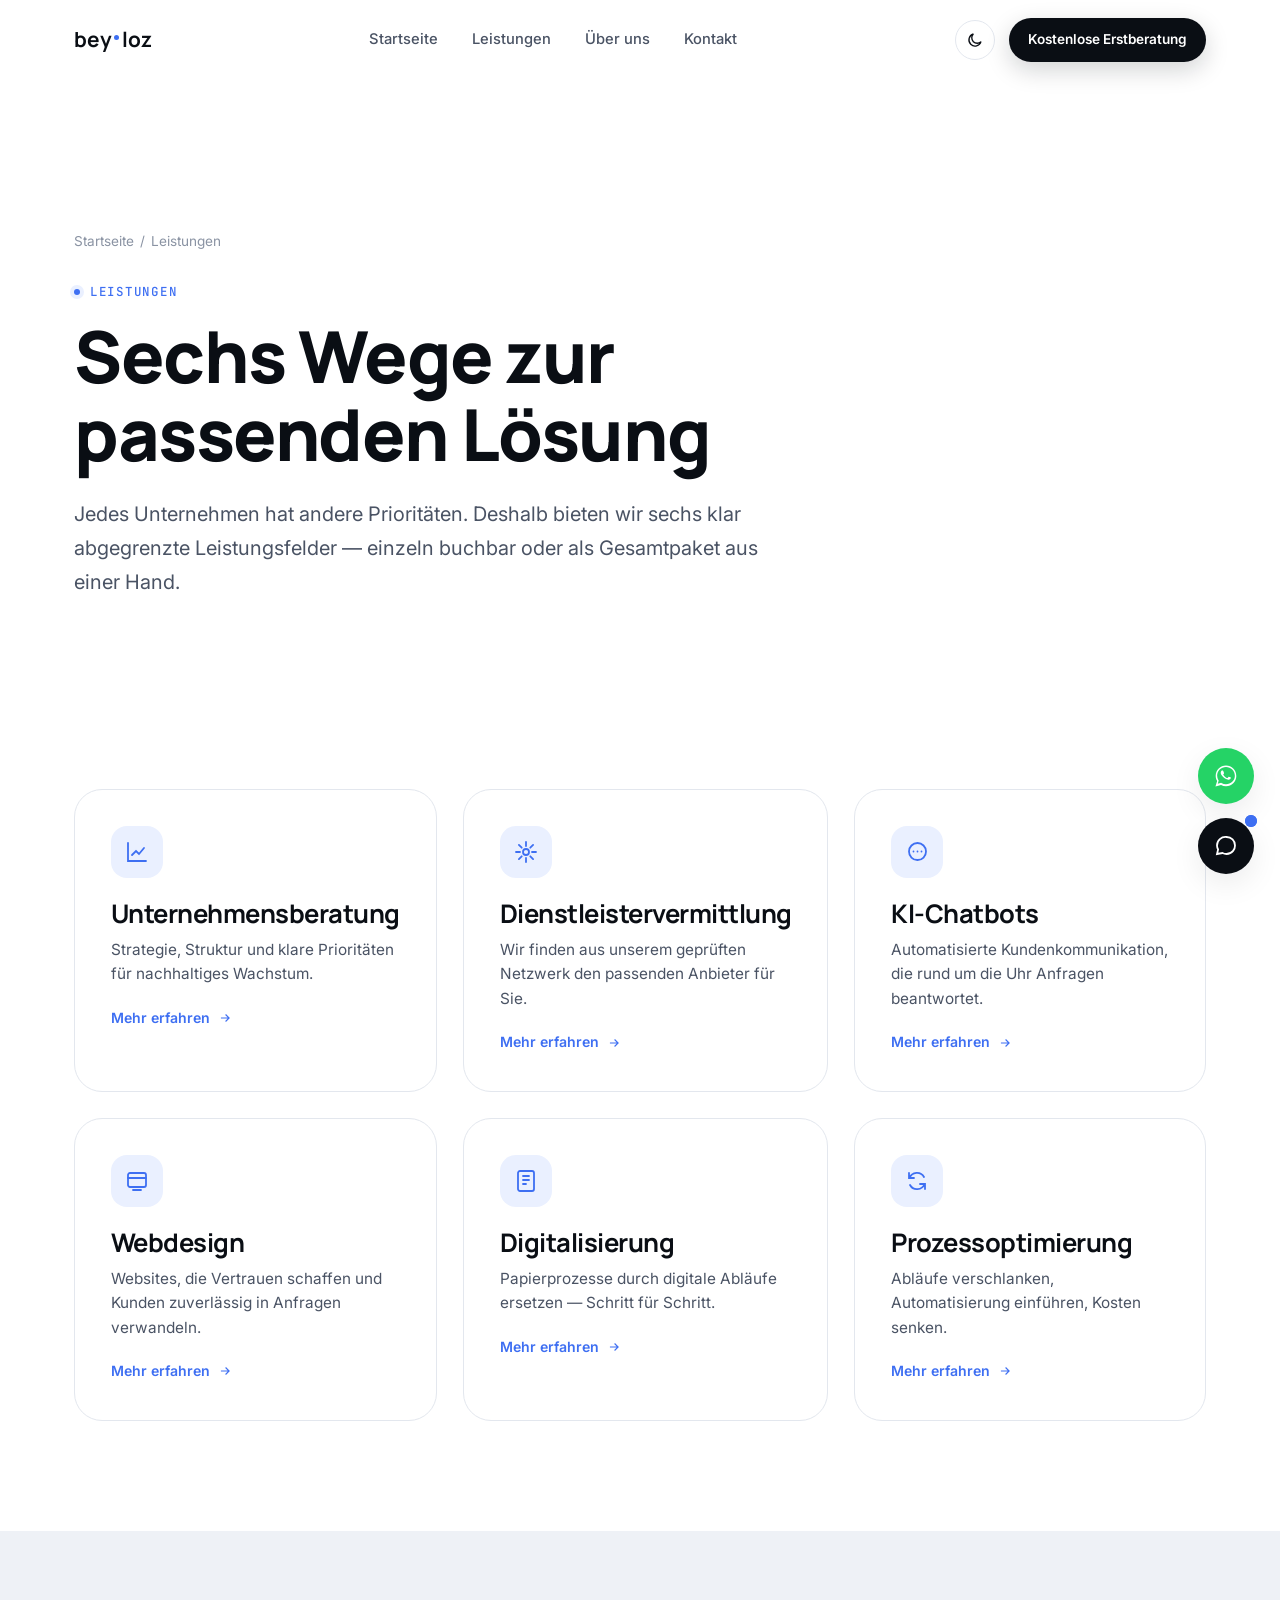
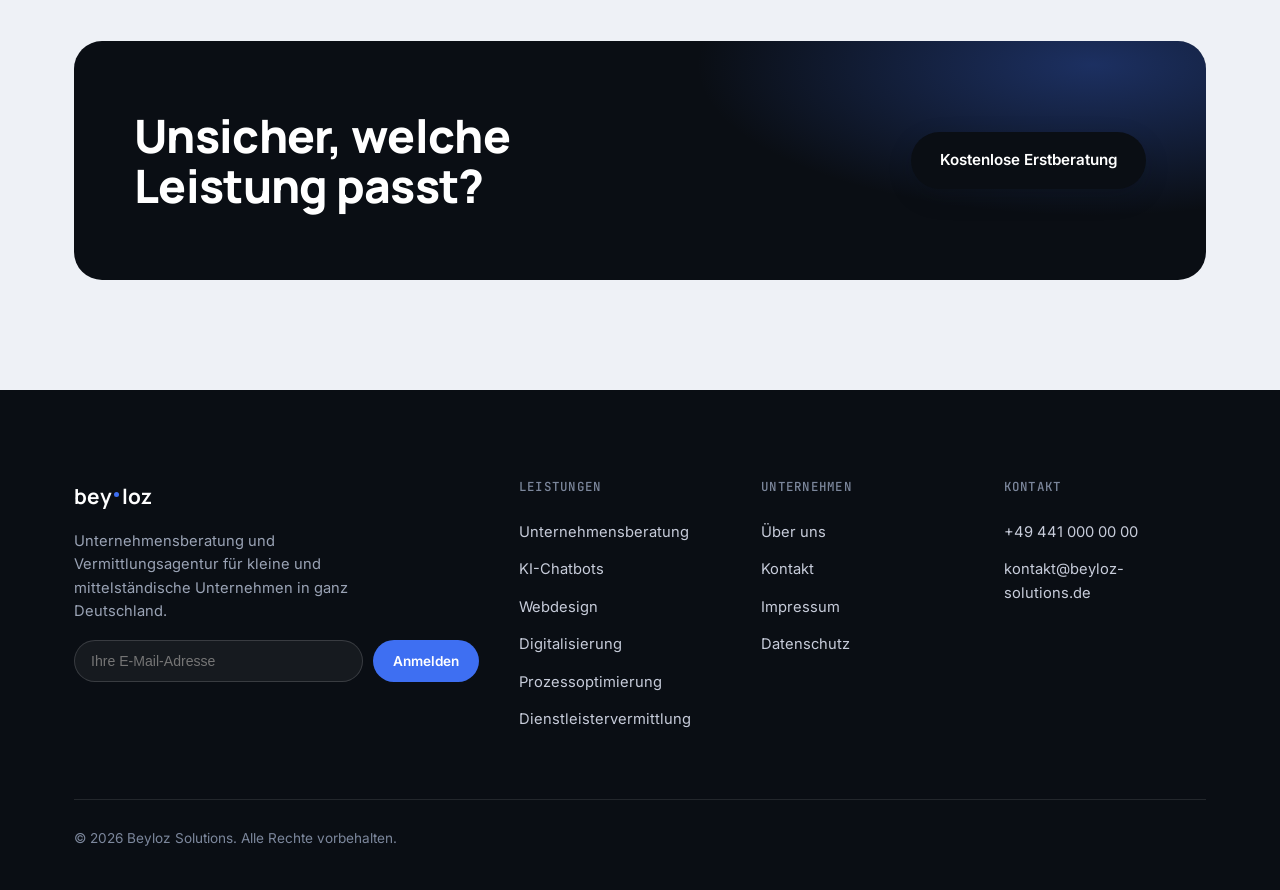
==== commit 1345fa70: "Newsletter-Formular mit Brevo verbinden und auf allen Seiten ergänzen Bindet das bestehende Newslett" ====
--- a/leistungen/index.html
+++ b/leistungen/index.html
@@ -106,6 +106,13 @@
       <div class="footer-brand">
         <a href="../index.html" class="brand" style="color:#fff;">bey<span class="dot-divider"></span>loz</a>
         <p>Unternehmensberatung und Vermittlungsagentur für kleine und mittelständische Unternehmen in ganz Deutschland.</p>
+        <form id="newsletter-form" class="newsletter-row" aria-label="Newsletter anmelden" action="https://5cb78a49.sibforms.com/serve/[base64]" method="POST" target="newsletter-frame">
+          <input type="email" name="EMAIL" required placeholder="Ihre E-Mail-Adresse" aria-label="E-Mail für Newsletter">
+          <input type="text" name="email_address_check" value="" tabindex="-1" autocomplete="off" aria-hidden="true" style="position:absolute;left:-9999px;width:1px;height:1px;overflow:hidden;">
+          <input type="hidden" name="locale" value="de">
+          <button type="submit">Anmelden</button>
+        </form>
+        <iframe name="newsletter-frame" style="display:none;" title="Newsletter-Anmeldung" aria-hidden="true"></iframe>
       </div>
       <div class="footer-col">
         <h4>Leistungen</h4>
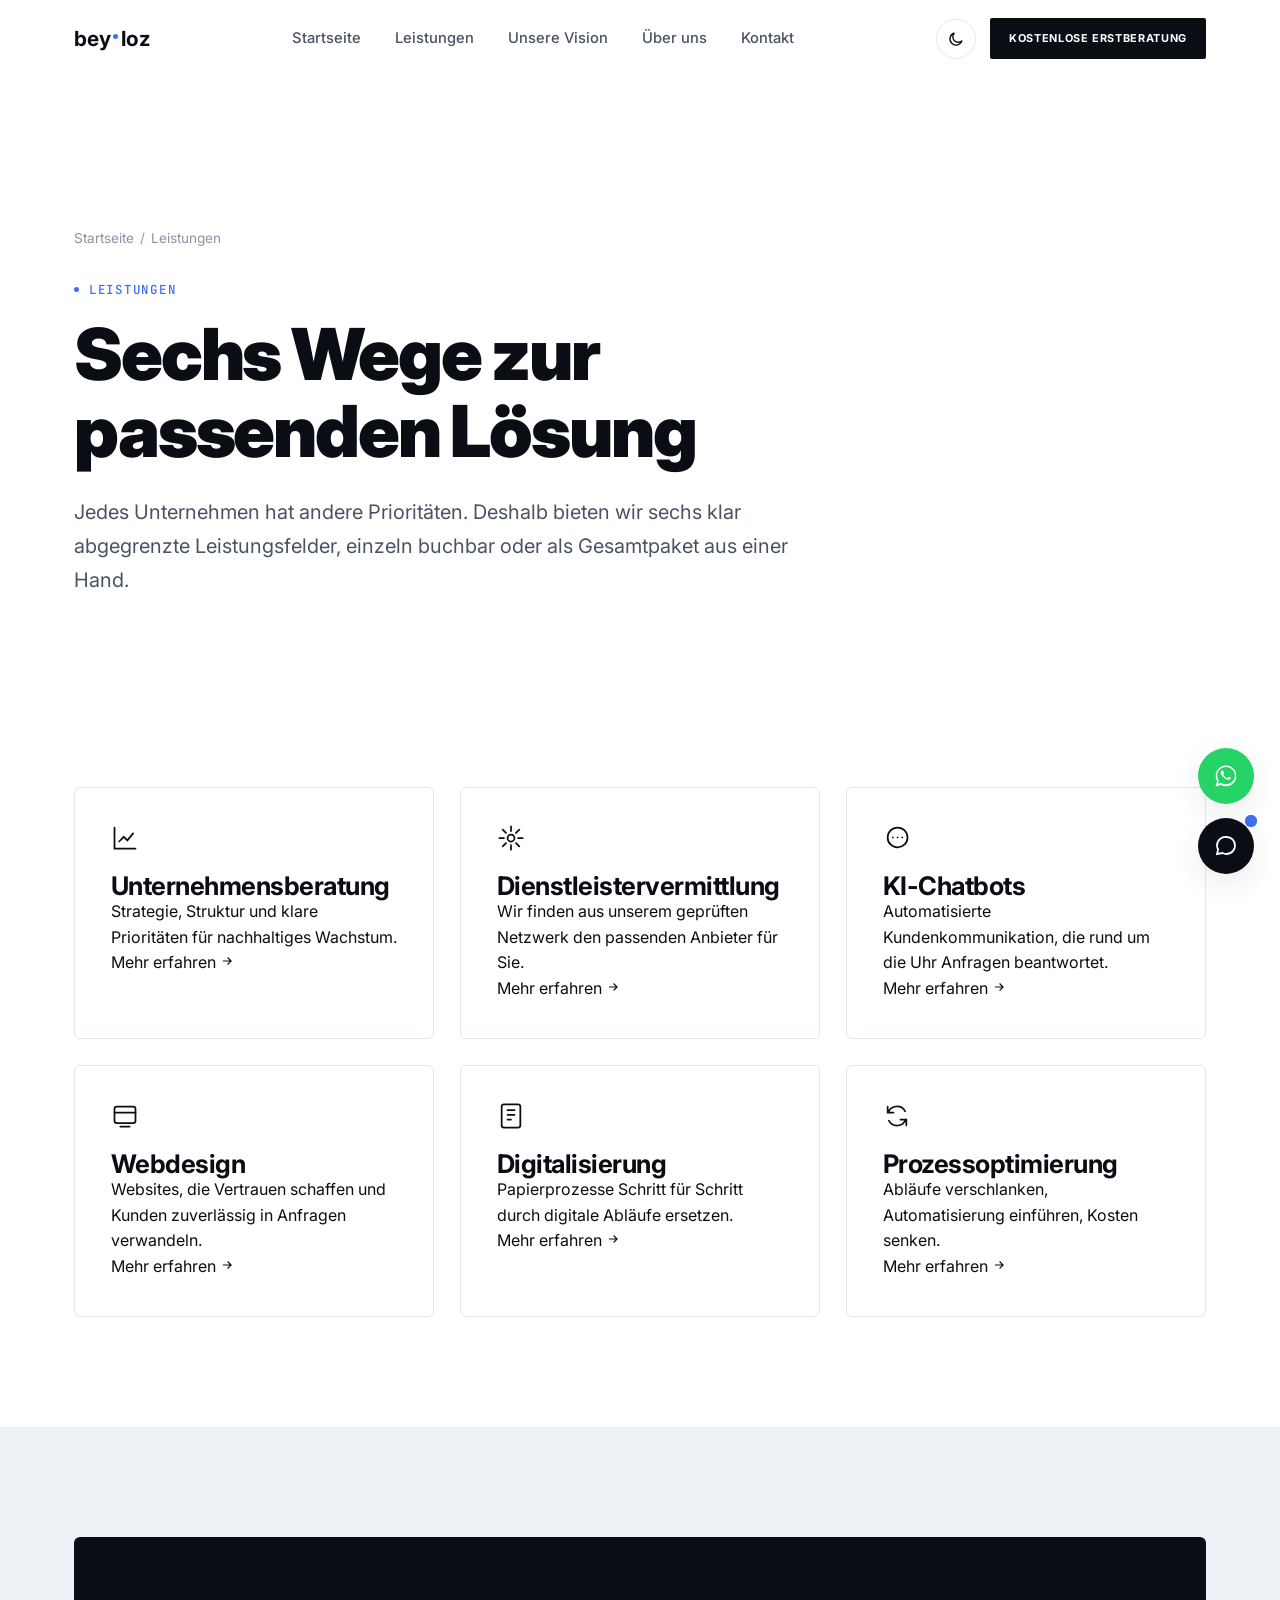
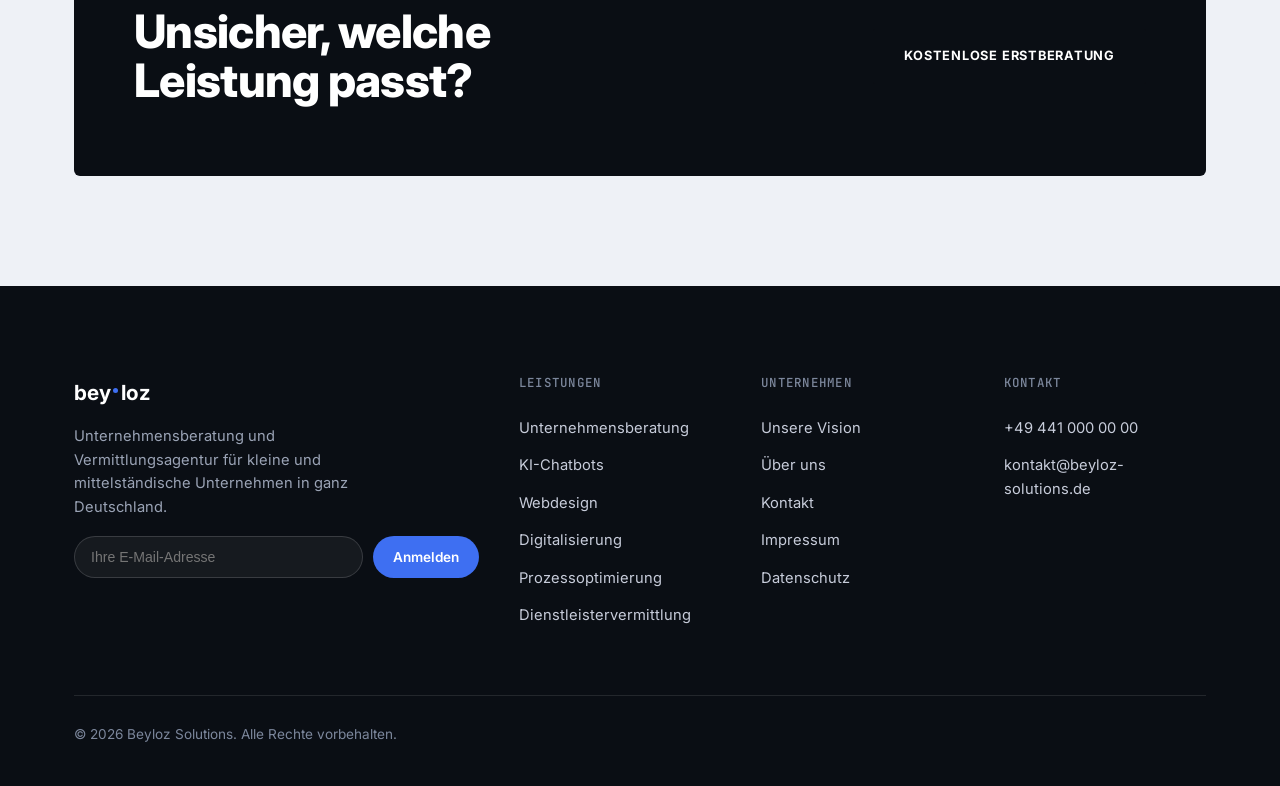
==== commit b1b0e035: "Premium-Redesign: atmosphärischer Hero, Vision-Seite, redaktioneller Stil Überarbeitet die Startseit" ====
--- a/leistungen/index.html
+++ b/leistungen/index.html
@@ -3,8 +3,8 @@
 <head>
 <meta charset="UTF-8">
 <meta name="viewport" content="width=device-width, initial-scale=1.0">
-<title>Leistungen — Beyloz Solutions</title>
-<meta name="description" content="Unternehmensberatung, Dienstleistervermittlung, KI-Chatbots, Webdesign, Digitalisierung und Prozessoptimierung — alle Leistungen von Beyloz Solutions im Überblick.">
+<title>Leistungen · Beyloz Solutions</title>
+<meta name="description" content="Alle Leistungen von Beyloz Solutions im Überblick: Unternehmensberatung, Dienstleistervermittlung, KI-Chatbots, Webdesign, Digitalisierung und Prozessoptimierung.">
 <link rel="stylesheet" href="../assets/styles.css">
 </head>
 <body>
@@ -15,6 +15,7 @@
     <nav class="nav-links">
       <a href="../index.html">Startseite</a>
       <a href="index.html">Leistungen</a>
+      <a href="../vision.html">Unsere Vision</a>
       <a href="../ueber-uns.html">Über uns</a>
       <a href="../kontakt.html">Kontakt</a>
     </nav>
@@ -27,6 +28,7 @@
   <div class="mobile-menu">
     <a href="../index.html">Startseite</a>
     <a href="index.html">Leistungen</a>
+    <a href="../vision.html">Unsere Vision</a>
     <a href="../ueber-uns.html">Über uns</a>
     <a href="../kontakt.html">Kontakt</a>
     <a href="../kontakt.html" class="btn btn-primary" style="width:fit-content;margin-top:12px;">Kostenlose Erstberatung</a>
@@ -40,7 +42,7 @@
       <div class="reveal" style="max-width:720px;">
         <span class="eyebrow">Leistungen</span>
         <h1 class="mt-16">Sechs Wege zur passenden Lösung</h1>
-        <p class="lede mt-24">Jedes Unternehmen hat andere Prioritäten. Deshalb bieten wir sechs klar abgegrenzte Leistungsfelder — einzeln buchbar oder als Gesamtpaket aus einer Hand.</p>
+        <p class="lede mt-24">Jedes Unternehmen hat andere Prioritäten. Deshalb bieten wir sechs klar abgegrenzte Leistungsfelder, einzeln buchbar oder als Gesamtpaket aus einer Hand.</p>
       </div>
     </div>
   </section>
@@ -75,7 +77,7 @@
         <a href="digitalisierung.html" class="card service-card reveal">
           <div class="icon-badge"><svg viewBox="0 0 24 24" fill="none" stroke="currentColor" stroke-width="1.8" stroke-linecap="round"><rect x="4" y="2" width="16" height="20" rx="2"/><path d="M9 7h6M9 11h6M9 15h3"/></svg></div>
           <h3>Digitalisierung</h3>
-          <p>Papierprozesse durch digitale Abläufe ersetzen — Schritt für Schritt.</p>
+          <p>Papierprozesse Schritt für Schritt durch digitale Abläufe ersetzen.</p>
           <span class="link-out">Mehr erfahren <svg viewBox="0 0 24 24" width="14" height="14" fill="none" stroke="currentColor" stroke-width="2"><path d="M5 12h14M13 6l6 6-6 6"/></svg></span>
         </a>
         <a href="prozessoptimierung.html" class="card service-card reveal">
@@ -125,6 +127,7 @@
       </div>
       <div class="footer-col">
         <h4>Unternehmen</h4>
+        <a href="../vision.html">Unsere Vision</a>
         <a href="../ueber-uns.html">Über uns</a>
         <a href="../kontakt.html">Kontakt</a>
         <a href="../impressum.html">Impressum</a>
--- a/assets/styles.css
+++ b/assets/styles.css
@@ -5,7 +5,7 @@
    and section marker throughout the interface.
    ========================================================= */
 
-@import url('https://fonts.googleapis.com/css2?family=Manrope:wght@400;500;600;700;800&family=Inter:wght@400;500;600;700&family=JetBrains+Mono:wght@400;500&display=swap');
+@import url('https://fonts.googleapis.com/css2?family=Inter:wght@400;500;600;700;800;900&family=JetBrains+Mono:wght@400;500&display=swap');
 
 :root{
   /* ---- Color tokens ---- */
@@ -19,6 +19,12 @@
   --accent:     #3E6FF2;   /* Beyloz Blue */
   --accent-2:   #6E93FF;
   --accent-ice: #EAF0FF;
+  --violet:     #8A7CFF;   /* used sparingly as accent */
+  --violet-2:   #B3A6FF;
+  --violet-ice: #F1EEFF;
+  --success:      #1FAA59; /* growth / result green */
+  --success-2:    #34C97A;
+  --success-ice:  #E6F7EC;
 
   --bg:        var(--white);
   --bg-alt:    var(--mist);
@@ -30,25 +36,25 @@
   --glass-bg:  rgba(255,255,255,0.6);
   --glass-brd: rgba(255,255,255,0.4);
 
-  --radius-s: 10px;
-  --radius-m: 18px;
-  --radius-l: 28px;
+  --radius-s: 2px;
+  --radius-m: 4px;
+  --radius-l: 6px;
   --shadow-s: 0 2px 10px rgba(10,14,20,0.05);
   --shadow-m: 0 10px 30px rgba(10,14,20,0.08);
   --shadow-l: 0 24px 60px rgba(10,14,20,0.12);
 
-  --ff-display: 'Manrope', -apple-system, BlinkMacSystemFont, sans-serif;
+  --ff-display: 'Inter', -apple-system, BlinkMacSystemFont, sans-serif;
   --ff-body: 'Inter', -apple-system, BlinkMacSystemFont, sans-serif;
   --ff-mono: 'JetBrains Mono', monospace;
 
   --container: 1180px;
-  --transition: 420ms cubic-bezier(.2,.7,.2,1);
+  --transition: 200ms ease;
 }
 
 [data-theme="dark"]{
   --bg:        var(--ink);
-  --bg-alt:    #0D1219;
-  --surface:   var(--anthracite);
+  --bg-alt:    #161B23;
+  --surface:   #1E2530;
   --text:      #F3F5F9;
   --text-soft: #B7BECC;
   --text-mute: #6E7787;
@@ -56,6 +62,9 @@
   --glass-bg:  rgba(23,28,36,0.55);
   --glass-brd: rgba(255,255,255,0.08);
   --accent-ice: #131B2E;
+  --violet-ice: #1C1A33;
+  --success:     #34D399;
+  --success-ice: #0F2A1E;
 }
 
 *,*::before,*::after{ box-sizing:border-box; }
@@ -106,7 +115,7 @@
   line-height:1.08;
   margin:0;
 }
-h1{ font-size:clamp(2.6rem, 5.6vw, 4.6rem); }
+h1{ font-size:clamp(2.6rem, 5.6vw, 4.6rem); font-weight:900; letter-spacing:-0.03em; }
 h2{ font-size:clamp(2rem, 3.6vw, 3rem); letter-spacing:-0.015em; }
 h3{ font-size:clamp(1.25rem, 2vw, 1.6rem); font-weight:700; }
 p{ margin:0; }
@@ -123,9 +132,8 @@
 }
 .eyebrow::before{
   content:"";
-  width:6px; height:6px; border-radius:50%;
+  width:5px; height:5px; border-radius:50%;
   background:var(--accent);
-  box-shadow:0 0 0 4px var(--accent-ice);
 }
 
 /* ---- The Dot (signature motif) ---- */
@@ -142,7 +150,6 @@
   border-radius:50%;
   background:var(--accent);
   margin:0 14px;
-  box-shadow:0 0 0 5px var(--accent-ice);
   flex-shrink:0;
 }
 .brand{
@@ -158,35 +165,36 @@
 /* ---- Buttons ---- */
 .btn{
   display:inline-flex; align-items:center; justify-content:center; gap:10px;
-  padding:15px 28px;
-  border-radius:999px;
-  font-weight:600;
-  font-size:0.95rem;
+  padding:16px 30px;
+  border-radius:var(--radius-s);
+  font-weight:700;
+  font-size:0.8rem;
+  text-transform:uppercase;
+  letter-spacing:0.06em;
   border:1px solid transparent;
   cursor:pointer;
-  transition:transform var(--transition), box-shadow var(--transition), background var(--transition), color var(--transition), border-color var(--transition);
+  transition:background var(--transition), color var(--transition), border-color var(--transition);
   white-space:nowrap;
 }
 .btn-primary{
   background:var(--ink);
   color:#fff;
-  box-shadow:0 8px 24px rgba(10,14,20,0.18);
-}
-[data-theme="dark"] .btn-primary{ background:var(--accent); box-shadow:0 8px 24px rgba(62,111,242,0.35); }
-.btn-primary:hover{ transform:translateY(-2px); box-shadow:0 14px 34px rgba(10,14,20,0.24); }
+}
+[data-theme="dark"] .btn-primary{ background:var(--accent); }
+.btn-primary:hover{ background:var(--accent); }
+[data-theme="dark"] .btn-primary:hover{ background:var(--accent-2); }
 .btn-secondary{
   background:transparent;
   color:var(--text);
   border-color:var(--border);
 }
-.btn-secondary:hover{ border-color:var(--accent); color:var(--accent); transform:translateY(-2px); }
+.btn-secondary:hover{ border-color:var(--accent); color:var(--accent); }
 .btn-ghost{
   background:var(--accent-ice);
   color:var(--accent);
 }
-.btn-ghost:hover{ transform:translateY(-2px); }
-.btn-sm{ padding:10px 18px; font-size:0.85rem; }
-.btn svg{ width:16px; height:16px; }
+.btn-sm{ padding:11px 18px; font-size:0.68rem; }
+.btn svg{ width:15px; height:15px; }
 
 /* ---- Nav ---- */
 .nav{
@@ -196,8 +204,8 @@
 }
 .nav.scrolled{
   background:var(--glass-bg);
-  backdrop-filter:blur(16px) saturate(160%);
-  -webkit-backdrop-filter:blur(16px) saturate(160%);
+  backdrop-filter:blur(10px) saturate(140%);
+  -webkit-backdrop-filter:blur(10px) saturate(140%);
   border-bottom:1px solid var(--border);
 }
 .nav-inner{
@@ -230,7 +238,7 @@
   cursor:pointer;
   transition:border-color var(--transition), transform var(--transition);
 }
-.theme-toggle:hover{ border-color:var(--accent); transform:rotate(20deg); }
+.theme-toggle:hover{ border-color:var(--accent); }
 .theme-toggle svg{ width:18px; height:18px; stroke:var(--text); }
 
 .nav-burger{ display:none; width:40px; height:40px; border:none; background:none; cursor:pointer; align-items:center; justify-content:center; }
@@ -251,39 +259,149 @@
 
 /* ---- Hero ---- */
 .hero{
-  padding:170px 0 120px;
   position:relative;
   overflow:hidden;
-}
-.hero-bg{
-  position:absolute; inset:0; z-index:-1;
+  padding:180px 0 110px;
+}
+.hero-atmosphere{
+  position:absolute;
+  top:-25%; left:-15%; right:-15%; height:150%;
+  z-index:-1;
   background:
-    radial-gradient(60% 50% at 80% 0%, var(--accent-ice) 0%, transparent 60%),
-    radial-gradient(50% 40% at 10% 20%, var(--accent-ice) 0%, transparent 60%);
-  opacity:0.9;
-}
-.hero-grid{
-  position:absolute; inset:0; z-index:-1;
-  background-image:radial-gradient(var(--border) 1px, transparent 1px);
-  background-size:34px 34px;
-  mask-image:linear-gradient(to bottom, black, transparent 75%);
-  opacity:0.7;
-}
-.hero-inner{ max-width:760px; }
-.hero h1{ margin-bottom:26px; }
+    radial-gradient(38% 42% at 78% 15%, rgba(138,124,255,0.22) 0%, transparent 70%),
+    radial-gradient(42% 40% at 10% 5%, rgba(62,111,242,0.16) 0%, transparent 70%);
+  filter:blur(70px);
+  animation:atmosphere-drift 32s ease-in-out infinite alternate;
+}
+[data-theme="dark"] .hero-atmosphere{
+  background:
+    radial-gradient(38% 42% at 78% 15%, rgba(138,124,255,0.14) 0%, transparent 70%),
+    radial-gradient(42% 40% at 10% 5%, rgba(62,111,242,0.18) 0%, transparent 70%);
+}
+@keyframes atmosphere-drift{
+  from{ transform:translate3d(0,0,0) scale(1); }
+  to{ transform:translate3d(-3%,2%,0) scale(1.04); }
+}
+
+/* ---- Hero earth (rotating photographic globe, hero only) ---- */
+.hero-earth{
+  position:absolute;
+  top:50%; right:-18%;
+  width:1000px; height:1000px;
+  max-width:80vw; max-height:80vw;
+  transform:translateY(-50%);
+  border-radius:50%;
+  z-index:-1;
+  overflow:hidden;
+  opacity:0.34;
+  pointer-events:none;
+  box-shadow:
+    inset -60px -40px 130px rgba(0,0,0,0.55),
+    inset 25px 15px 70px rgba(255,255,255,0.10);
+  transition:opacity var(--transition);
+}
+[data-theme="dark"] .hero-earth{ opacity:0.4; }
+.hero-earth-texture{
+  position:absolute; inset:0;
+  background-image:url('earth.jpg');
+  background-size:220% 100%;
+  background-repeat:repeat-x;
+  animation:earth-rotate 110s linear infinite;
+}
+.hero-earth-shade{
+  position:absolute; inset:0;
+  border-radius:50%;
+  background:
+    linear-gradient(115deg, rgba(0,0,0,0.18) 20%, rgba(4,7,14,0.78) 65%),
+    linear-gradient(90deg, var(--bg) 0%, transparent 50%),
+    radial-gradient(circle at 38% 32%, transparent 38%, var(--bg) 100%);
+}
+[data-theme="dark"] .hero-earth-shade{
+  background:
+    linear-gradient(115deg, rgba(0,0,0,0) 32%, rgba(4,7,14,0.7) 68%),
+    linear-gradient(90deg, var(--bg) 0%, transparent 42%),
+    radial-gradient(circle at 38% 32%, transparent 42%, var(--bg) 100%);
+}
+@keyframes earth-rotate{
+  from{ background-position:0% 0%; }
+  to{ background-position:100% 0%; }
+}
+@media (max-width:960px){
+  .hero-earth{ opacity:0.3; width:700px; height:700px; right:-30%; }
+}
+@media (max-width:640px){
+  .hero-earth{ display:none; }
+}
+
+.hero-grid-layout{
+  display:grid;
+  grid-template-columns:1fr auto;
+  align-items:center;
+  gap:80px;
+}
+.hero-inner{ max-width:620px; }
+.hero h1{ margin-bottom:0; }
 .hero h1 em{
   font-style:normal;
-  background:linear-gradient(100deg, var(--accent), var(--accent-2));
-  -webkit-background-clip:text; background-clip:text; color:transparent;
+  color:var(--accent);
 }
 .hero-actions{ display:flex; gap:16px; margin-top:38px; flex-wrap:wrap; }
-.hero-meta{ display:flex; gap:36px; margin-top:64px; flex-wrap:wrap; }
-.hero-meta-item{ display:flex; flex-direction:column; gap:4px; }
-.hero-meta-item .num{ font-family:var(--ff-display); font-weight:800; font-size:1.8rem; }
-.hero-meta-item .label{ font-size:0.82rem; color:var(--text-mute); }
+
+/* ---- Hero diagram (Analyse -> Auswahl -> Partner -> Umsetzung) ---- */
+.hero-diagram{ display:flex; flex-direction:column; padding-left:8px; }
+.hero-diagram-step{ display:flex; align-items:center; gap:18px; padding:18px 0; position:relative; }
+.hero-diagram-step + .hero-diagram-step::before{
+  content:""; position:absolute; left:4px; top:-18px; height:18px; width:1px; background:var(--border);
+}
+.hero-diagram-dot{ width:9px; height:9px; border-radius:50%; border:2px solid var(--accent); background:var(--bg); flex-shrink:0; }
+.hero-diagram-step:last-child .hero-diagram-dot{ background:var(--accent); }
+.hero-diagram-label{
+  font-family:var(--ff-mono);
+  font-size:0.72rem;
+  letter-spacing:0.08em;
+  text-transform:uppercase;
+  color:#0D0D0D;
+  white-space:nowrap;
+}
+[data-theme="dark"] .hero-diagram-label{ color:var(--text-mute); }
+.hero-diagram-step:last-child .hero-diagram-label{ color:var(--text); font-weight:600; }
+
+@media (max-width:960px){
+  .hero-grid-layout{ grid-template-columns:1fr; }
+  .hero-diagram{ display:none; }
+}
+
+/* ---- Trust stats (large typographic numbers, no cards) ---- */
+.trust-stats{
+  display:grid;
+  grid-template-columns:repeat(3,1fr);
+  gap:60px;
+}
+.trust-stat{ text-align:center; }
+.trust-stat .num{
+  display:block;
+  font-family:var(--ff-display);
+  font-weight:900;
+  font-size:clamp(3rem, 6vw, 4.6rem);
+  line-height:1;
+  letter-spacing:-0.03em;
+  color:var(--text);
+}
+.trust-stat .label{
+  display:block;
+  margin-top:16px;
+  font-family:var(--ff-mono);
+  font-size:0.74rem;
+  letter-spacing:0.1em;
+  text-transform:uppercase;
+  color:var(--text-mute);
+}
+@media (max-width:640px){
+  .trust-stats{ grid-template-columns:1fr; gap:48px; }
+}
 
 /* ---- Reveal on scroll ---- */
-.reveal{ opacity:0; transform:translateY(28px); transition:opacity 900ms ease, transform 900ms cubic-bezier(.2,.7,.2,1); }
+.reveal{ opacity:0; transform:translateY(18px); transition:opacity 700ms cubic-bezier(.16,.84,.44,1), transform 700ms cubic-bezier(.16,.84,.44,1); }
 .reveal.in{ opacity:1; transform:translateY(0); }
 
 /* ---- Section spacing ---- */
@@ -292,7 +410,17 @@
 .section-head .eyebrow{ margin-bottom:18px; }
 .section-head h2{ margin-top:18px; }
 .section-head p{ margin-top:20px; }
+.section-head h2 em{ font-style:normal; color:var(--accent); }
 .section-alt{ background:var(--bg-alt); }
+.section-dark{ background:var(--ink); color:#fff; }
+.section-dark .eyebrow{ color:var(--accent-2); }
+.section-dark .eyebrow::before{ background:var(--accent-2); }
+.section-dark h2{ color:#fff; }
+.section-dark p{ color:#B7BECC; }
+.section-dark .btn-primary{ background:var(--accent); color:#fff; }
+.section-dark .btn-primary:hover{ background:var(--accent-2); }
+.section-dark .btn-secondary{ border-color:rgba(255,255,255,0.3); color:#fff; }
+.section-dark .btn-secondary:hover{ border-color:#fff; }
 
 /* ---- Cards ---- */
 .card{
@@ -302,7 +430,7 @@
   padding:36px;
   transition:transform var(--transition), box-shadow var(--transition), border-color var(--transition);
 }
-.card:hover{ transform:translateY(-6px); box-shadow:var(--shadow-l); border-color:transparent; }
+.card:hover{ border-color:var(--text-mute); }
 
 .grid{ display:grid; gap:26px; }
 .grid-2{ grid-template-columns:repeat(2,1fr); }
@@ -310,17 +438,147 @@
 .grid-4{ grid-template-columns:repeat(4,1fr); }
 
 .icon-badge{
-  width:52px; height:52px;
-  border-radius:16px;
-  background:var(--accent-ice);
-  display:flex; align-items:center; justify-content:center;
-  margin-bottom:22px;
-}
-.icon-badge svg{ width:24px; height:24px; stroke:var(--accent); }
-
-.service-card h3{ margin-bottom:10px; }
-.service-card p{ color:var(--text-soft); font-size:0.96rem; }
-.service-card .link-out{ display:inline-flex; align-items:center; gap:8px; margin-top:20px; font-size:0.88rem; font-weight:600; color:var(--accent); }
+  display:inline-flex; align-items:center; justify-content:center;
+  margin-bottom:20px;
+}
+.icon-badge svg{ width:28px; height:28px; stroke:var(--text); stroke-width:1.5; }
+
+/* ---- Vision flow (Input -> Beyloz -> Output) ---- */
+.vision-flow{
+  display:grid;
+  grid-template-columns:1fr auto 1fr auto 1fr;
+  align-items:stretch;
+  gap:0;
+}
+.vision-card{
+  background:var(--surface);
+  border:1px solid var(--border);
+  border-radius:var(--radius-l);
+  padding:32px;
+  display:flex; flex-direction:column;
+}
+.vision-step-num{
+  display:block;
+  font-family:var(--ff-mono);
+  font-size:0.68rem;
+  letter-spacing:0.08em;
+  text-transform:uppercase;
+  color:var(--text-mute);
+  margin-bottom:14px;
+}
+.vision-card h3{ margin-bottom:12px; }
+.vision-card p{ color:var(--text-soft); font-size:0.92rem; line-height:1.6; }
+.vision-card .badge-list{ margin-top:22px; padding-top:22px; border-top:1px solid var(--border); }
+.vision-card ul{ margin-top:22px; padding-top:22px; border-top:1px solid var(--border); display:flex; flex-direction:column; gap:11px; }
+.vision-card ul li{ font-size:0.9rem; display:flex; align-items:center; gap:10px; }
+.vision-card ul li::before{ content:""; width:5px; height:5px; border-radius:50%; background:var(--accent); flex-shrink:0; }
+
+.vision-card-accent{ border:1px solid var(--violet); }
+.vision-card-dark{ background:var(--ink); border-color:var(--ink); color:#fff; }
+.vision-card-dark h3{ color:#fff; }
+.vision-card-dark p{ color:#B7BECC; }
+.vision-card-dark .vision-step-num{ color:#7C879C; }
+.vision-card-dark ul{ border-top-color:rgba(255,255,255,0.14); }
+.vision-card-dark ul li{ color:#fff; }
+[data-theme="dark"] .vision-card-dark{ background:var(--anthracite-2); border-color:var(--border); }
+
+.vision-arrow{
+  display:flex; flex-direction:column; align-items:center; justify-content:center;
+  gap:8px; padding:0 16px; text-align:center;
+}
+.vision-arrow svg{ width:20px; height:20px; stroke:var(--accent); flex-shrink:0; }
+.vision-arrow-label{
+  font-family:var(--ff-mono);
+  font-size:0.6rem;
+  letter-spacing:0.06em;
+  text-transform:uppercase;
+  color:var(--text-mute);
+  max-width:88px;
+  line-height:1.3;
+}
+@media (max-width:900px){
+  .vision-flow{ grid-template-columns:1fr; }
+  .vision-arrow{ flex-direction:row; padding:16px 0; }
+  .vision-arrow svg{ transform:rotate(90deg); }
+}
+
+/* ---- Services (editorial list, not identical cards) ---- */
+.service-list{ display:flex; flex-direction:column; }
+.service-row{
+  display:grid;
+  grid-template-columns:64px 1.1fr 1.4fr auto;
+  align-items:center;
+  gap:32px;
+  padding:34px 0;
+  border-top:1px solid var(--border);
+  transition:padding-left var(--transition);
+}
+.service-list .service-row:last-child{ border-bottom:1px solid var(--border); }
+.service-row-num{ font-family:var(--ff-mono); font-size:0.85rem; color:var(--text-mute); }
+.service-row-title{
+  font-family:var(--ff-display);
+  font-weight:700;
+  font-size:clamp(1.1rem, 2vw, 1.35rem);
+  letter-spacing:-0.01em;
+  color:var(--text);
+  transition:color var(--transition);
+}
+.service-row-desc{ color:var(--text-soft); font-size:0.92rem; line-height:1.6; }
+.service-row-arrow{ width:18px; height:18px; flex-shrink:0; color:var(--text-mute); transition:transform var(--transition), color var(--transition); }
+.service-row:hover{ padding-left:12px; }
+.service-row:hover .service-row-title{ color:var(--accent); }
+.service-row:hover .service-row-arrow{ transform:translateX(6px); color:var(--accent); }
+@media (max-width:768px){
+  .service-row{ grid-template-columns:36px 1fr; grid-template-areas:"num title" "desc desc" "arrow arrow"; row-gap:10px; padding:28px 0; }
+  .service-row-num{ grid-area:num; }
+  .service-row-title{ grid-area:title; }
+  .service-row-desc{ grid-area:desc; }
+  .service-row-arrow{ grid-area:arrow; justify-self:start; }
+  .service-row:hover{ padding-left:0; }
+}
+
+/* ---- Case studies (editorial, no card boxes) ---- */
+.case-grid{ display:grid; grid-template-columns:1fr 1fr; gap:0; }
+.case-study{ padding:0 48px; }
+.case-study:first-child{ padding-left:0; }
+.case-study:last-child{ padding-right:0; border-left:1px solid var(--border); }
+.case-study-flow{
+  display:flex; align-items:center; gap:10px;
+  font-family:var(--ff-mono);
+  font-size:0.72rem;
+  letter-spacing:0.04em;
+  text-transform:uppercase;
+  color:var(--text-mute);
+  flex-wrap:wrap;
+  margin-bottom:32px;
+}
+.case-study-flow svg{ width:12px; height:12px; flex-shrink:0; }
+.case-study-num{
+  display:block;
+  font-family:var(--ff-display);
+  font-weight:900;
+  font-size:clamp(2.8rem, 5vw, 3.8rem);
+  line-height:1;
+  letter-spacing:-0.02em;
+  color:var(--success);
+  margin-bottom:18px;
+}
+.case-study h3{ margin-bottom:12px; }
+.case-study p{ color:var(--text-soft); font-size:0.96rem; line-height:1.65; max-width:380px; }
+.case-study-tag{
+  display:inline-block;
+  margin-top:26px;
+  font-family:var(--ff-mono);
+  font-size:0.72rem;
+  letter-spacing:0.08em;
+  text-transform:uppercase;
+  color:var(--accent);
+}
+@media (max-width:768px){
+  .case-grid{ grid-template-columns:1fr; gap:56px; }
+  .case-study{ padding:0; }
+  .case-study:last-child{ border-left:none; border-top:1px solid var(--border); padding-top:56px; }
+}
 
 /* ---- Process ---- */
 .process-list{ display:flex; flex-direction:column; }
@@ -362,6 +620,52 @@
 .faq-a-inner{ padding-bottom:26px; color:var(--text-soft); max-width:680px; }
 .faq-item.open .faq-a{ max-height:400px; }
 
+/* ---- Quote panel (atmospheric gradient, no photo needed) ---- */
+.quote-panel{
+  position:relative;
+  overflow:hidden;
+  border-radius:var(--radius-l);
+  border:1px solid var(--border);
+  padding:clamp(56px,9vw,110px) clamp(28px,6vw,60px);
+  text-align:center;
+}
+.quote-panel-bg{
+  position:absolute; inset:-30%;
+  z-index:0;
+  background:
+    radial-gradient(40% 45% at 75% 20%, rgba(138,124,255,0.22) 0%, transparent 70%),
+    radial-gradient(45% 40% at 15% 80%, rgba(62,111,242,0.18) 0%, transparent 70%);
+  filter:blur(70px);
+  animation:atmosphere-drift 32s ease-in-out infinite alternate;
+}
+[data-theme="dark"] .quote-panel-bg{
+  background:
+    radial-gradient(40% 45% at 75% 20%, rgba(138,124,255,0.15) 0%, transparent 70%),
+    radial-gradient(45% 40% at 15% 80%, rgba(62,111,242,0.2) 0%, transparent 70%);
+}
+.quote-panel blockquote{
+  position:relative; z-index:1;
+  margin:0 auto;
+  max-width:820px;
+  font-family:var(--ff-display);
+  font-weight:800;
+  font-size:clamp(1.5rem,3.2vw,2.5rem);
+  letter-spacing:-0.02em;
+  line-height:1.35;
+  color:var(--text);
+}
+.quote-panel cite{
+  position:relative; z-index:1;
+  display:block;
+  margin-top:28px;
+  font-style:normal;
+  font-family:var(--ff-mono);
+  font-size:0.78rem;
+  letter-spacing:0.1em;
+  text-transform:uppercase;
+  color:var(--text-mute);
+}
+
 /* ---- CTA banner ---- */
 .cta-banner{
   border-radius:var(--radius-l);
@@ -369,13 +673,8 @@
   color:#fff;
   padding:70px 60px;
   display:flex; align-items:center; justify-content:space-between; gap:40px;
-  position:relative; overflow:hidden;
-}
-.cta-banner::before{
-  content:""; position:absolute; inset:0;
-  background:radial-gradient(50% 90% at 90% 10%, rgba(62,111,242,0.35), transparent 70%);
-}
-.cta-banner h2{ color:#fff; max-width:480px; position:relative; }
+}
+.cta-banner h2{ color:#fff; max-width:480px; }
 .cta-banner .cta-side{ position:relative; display:flex; gap:16px; flex-wrap:wrap; }
 .cta-banner .btn-secondary{ border-color:rgba(255,255,255,0.25); color:#fff; }
 .cta-banner .btn-secondary:hover{ border-color:#fff; }
@@ -478,7 +777,8 @@
 .mt-8{ margin-top:8px;} .mt-16{ margin-top:16px;} .mt-24{ margin-top:24px;} .mt-32{ margin-top:32px;} .mt-48{ margin-top:48px;}
 .text-center{ text-align:center; margin-left:auto; margin-right:auto; }
 .badge-list{ display:flex; flex-wrap:wrap; gap:10px; }
-.badge{ padding:8px 16px; border-radius:999px; background:var(--accent-ice); color:var(--accent); font-size:0.82rem; font-weight:600; }
+.badge{ padding:7px 14px; border-radius:var(--radius-s); background:var(--accent-ice); color:var(--accent); font-size:0.76rem; font-weight:600; letter-spacing:0.03em; text-transform:uppercase; }
+.badge-success{ background:var(--success-ice); color:var(--success); }
 .legal h2{ font-size:1.4rem; margin-top:44px; margin-bottom:14px; }
 .legal p, .legal li{ color:var(--text-soft); margin-bottom:10px; }
 .legal ul{ list-style:disc; padding-left:22px; }
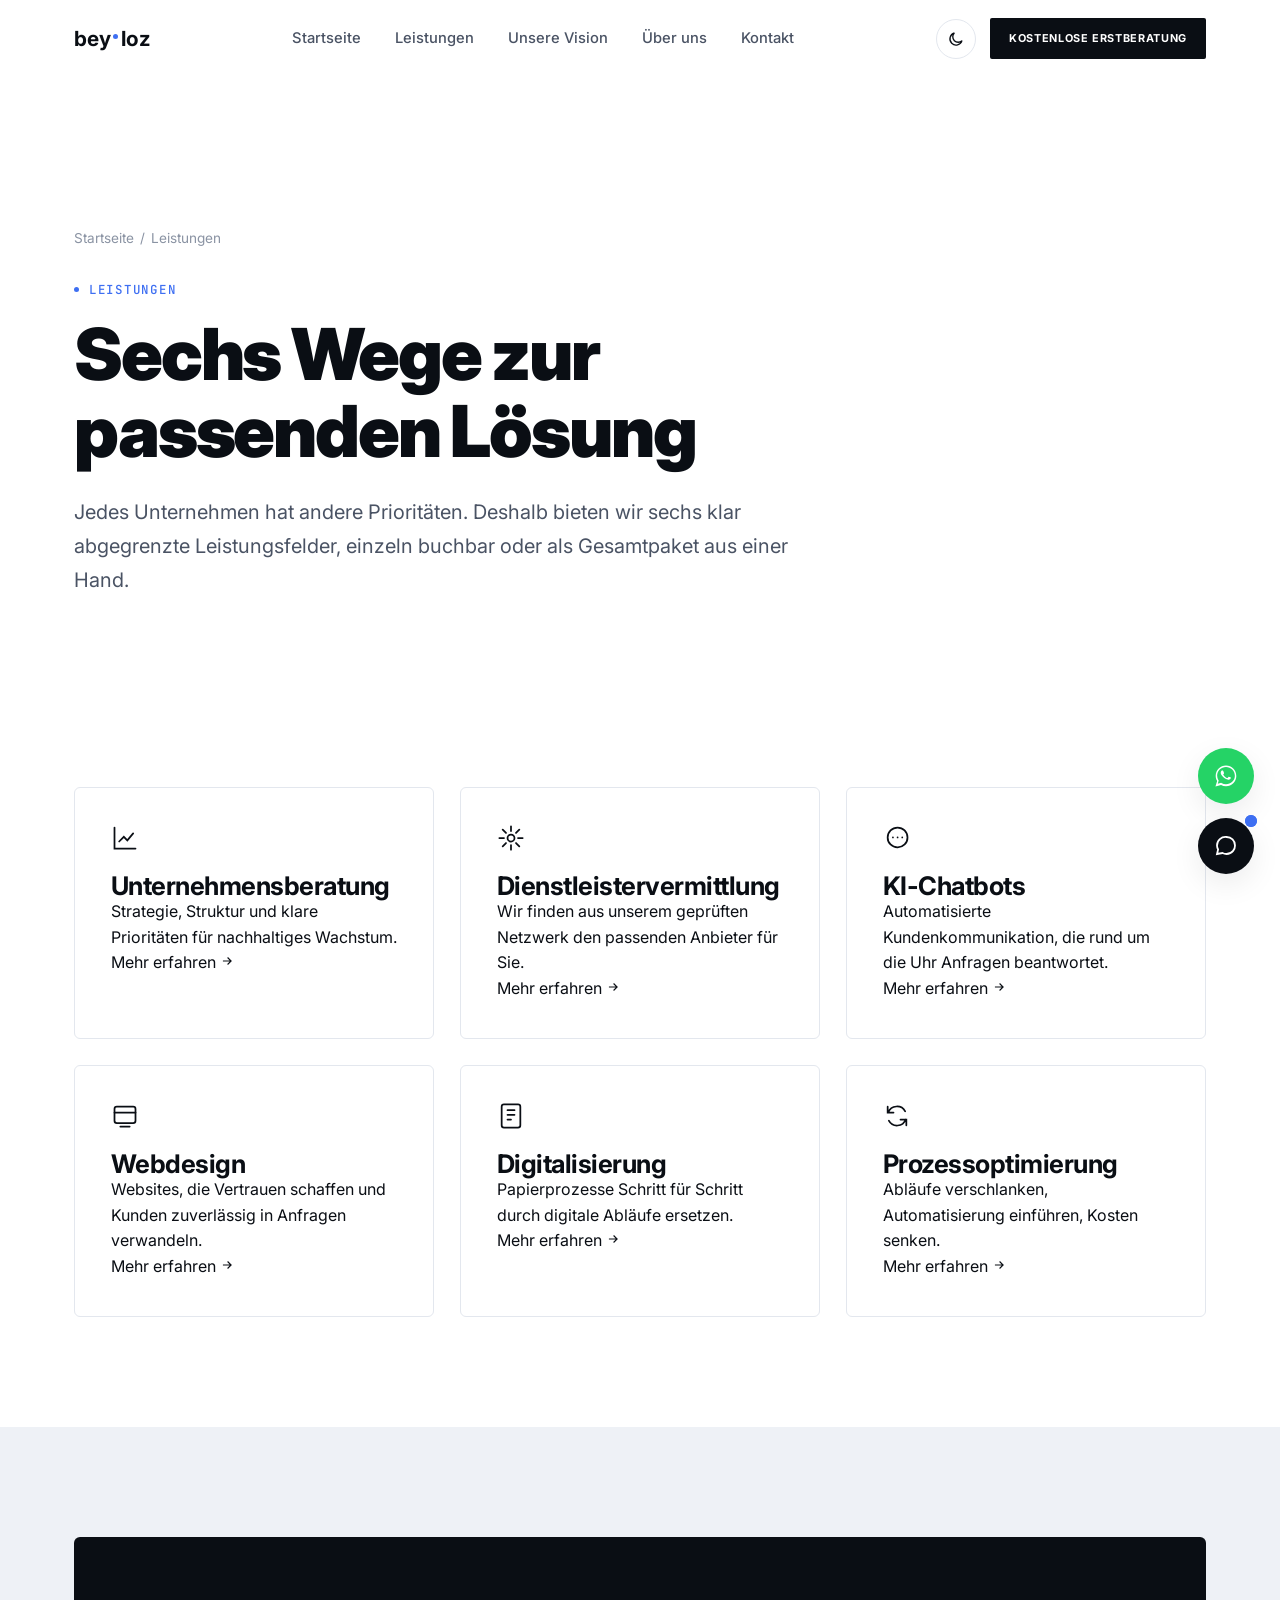
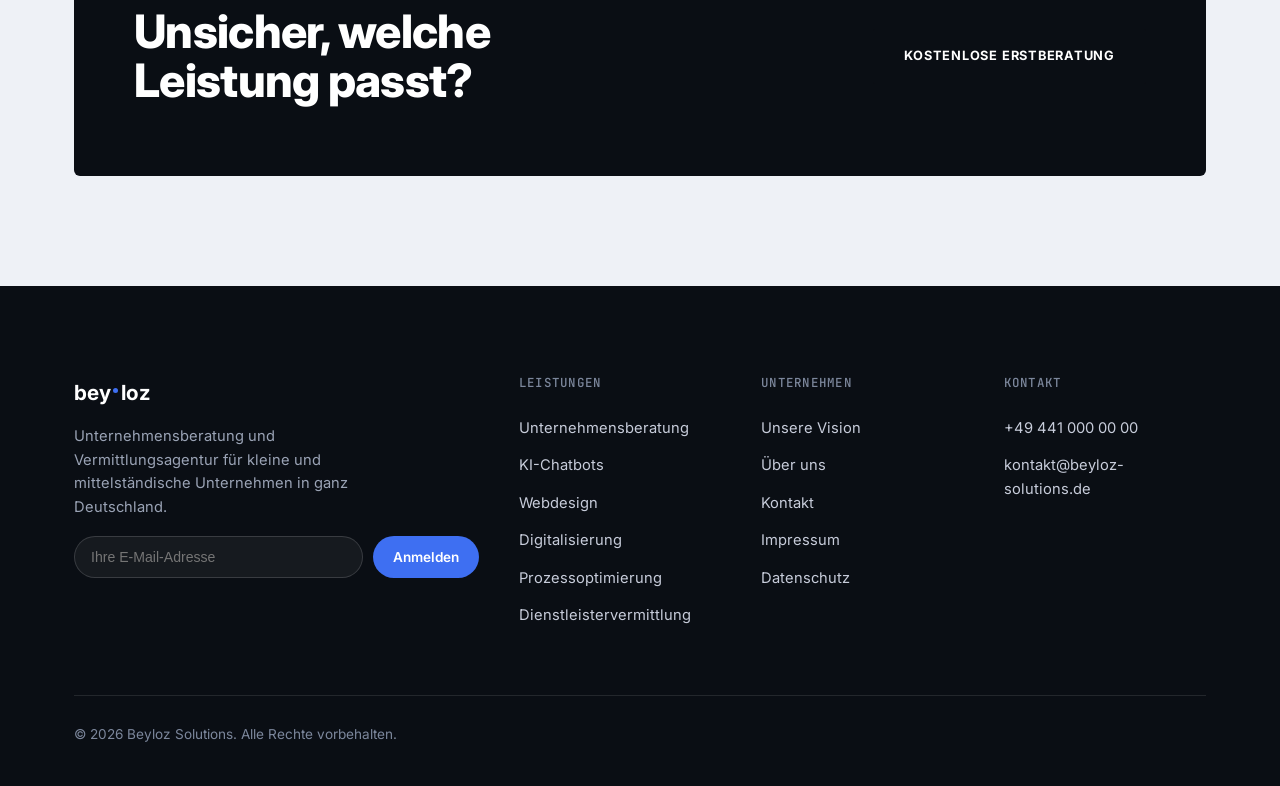
==== commit ae95ee2a: "Mobiles Menü als echtes Fullscreen-Overlay reparieren Das Menü lag mit z-index:99 unter der Nav-Leis" ====
--- a/leistungen/index.html
+++ b/leistungen/index.html
@@ -26,12 +26,13 @@
     </div>
   </div>
   <div class="mobile-menu">
+    <button class="mobile-menu-close" aria-label="Menü schließen"><svg viewBox="0 0 24 24" fill="none" stroke="currentColor" stroke-width="2" stroke-linecap="round"><path d="M6 6l12 12M18 6L6 18"/></svg></button>
     <a href="../index.html">Startseite</a>
     <a href="index.html">Leistungen</a>
     <a href="../vision.html">Unsere Vision</a>
     <a href="../ueber-uns.html">Über uns</a>
     <a href="../kontakt.html">Kontakt</a>
-    <a href="../kontakt.html" class="btn btn-primary" style="width:fit-content;margin-top:12px;">Kostenlose Erstberatung</a>
+    <a href="../kontakt.html" class="btn btn-primary" style="width:100%;margin-top:12px;">Kostenlose Erstberatung</a>
   </div>
 </header>
 
--- a/assets/styles.css
+++ b/assets/styles.css
@@ -68,7 +68,7 @@
 }
 
 *,*::before,*::after{ box-sizing:border-box; }
-html{ scroll-behavior:smooth; }
+html{ scroll-behavior:smooth; overflow-x:hidden; }
 @media (prefers-reduced-motion: reduce){
   html{ scroll-behavior:auto; }
   *,*::before,*::after{ animation-duration:0.001ms !important; animation-iteration-count:1 !important; transition-duration:0.001ms !important; }
@@ -90,6 +90,33 @@
 a{ color:inherit; text-decoration:none; }
 ul{ list-style:none; margin:0; padding:0; }
 button{ font-family:inherit; }
+
+/* ---- Skip link (visually hidden, appears on keyboard focus) ---- */
+.sr-only{
+  position:absolute;
+  width:1px; height:1px;
+  padding:0; margin:-1px;
+  overflow:hidden;
+  clip:rect(0,0,0,0);
+  white-space:nowrap;
+  border:0;
+}
+.sr-only:focus{
+  position:fixed;
+  top:12px; left:12px;
+  width:auto; height:auto;
+  padding:12px 20px;
+  margin:0;
+  clip:auto;
+  overflow:visible;
+  white-space:normal;
+  background:var(--ink);
+  color:#fff;
+  z-index:9999;
+  border-radius:var(--radius-s);
+  font-size:0.85rem;
+  font-weight:600;
+}
 
 ::selection{ background:var(--accent); color:#fff; }
 
@@ -249,13 +276,25 @@
 
 .mobile-menu{
   display:none;
-  position:fixed; inset:0; z-index:99;
+  position:fixed; inset:0; z-index:999;
   background:var(--bg);
   padding:100px 24px 40px;
   flex-direction:column; gap:24px;
+  overflow-y:auto;
+  -webkit-overflow-scrolling:touch;
 }
 .mobile-menu.open{ display:flex; }
 .mobile-menu a{ font-size:1.4rem; font-family:var(--ff-display); font-weight:700; }
+.mobile-menu a.btn{ min-width:0; max-width:100%; white-space:normal; text-align:center; }
+.mobile-menu-close{
+  position:absolute;
+  top:18px; right:24px;
+  width:40px; height:40px;
+  display:flex; align-items:center; justify-content:center;
+  background:none; border:none; cursor:pointer;
+  color:var(--text);
+}
+.mobile-menu-close svg{ width:22px; height:22px; }
 
 /* ---- Hero ---- */
 .hero{
@@ -339,13 +378,49 @@
   align-items:center;
   gap:80px;
 }
-.hero-inner{ max-width:620px; }
+.hero-inner{ max-width:620px; min-width:0; }
 .hero h1{ margin-bottom:0; }
 .hero h1 em{
   font-style:normal;
   color:var(--accent);
 }
 .hero-actions{ display:flex; gap:16px; margin-top:38px; flex-wrap:wrap; }
+
+/* ---- Hero eyebrow marquee (mobile only, seamless infinite scroll) ----
+   .eyebrow-marquee is a CHILD of .eyebrow, never the same element as
+   .eyebrow itself — keeping them on separate elements avoids two rules
+   fighting over `display` on one node (which previously broke the
+   flex layout and let the wide track escape its overflow boundary). */
+.eyebrow-marquee{ display:inline-block; max-width:100%; overflow:visible; }
+.eyebrow-marquee-track{ display:inline-flex; }
+.eyebrow-marquee-track span:nth-child(2){ display:none; }
+@media (max-width:640px){
+  .hero .eyebrow{ display:flex; width:100%; max-width:100%; }
+  .hero .eyebrow-marquee{
+    display:block;
+    flex:1 1 auto;
+    min-width:0;
+    max-width:100%;
+    overflow:hidden;
+    mask-image:linear-gradient(90deg, transparent 0, #000 24px, #000 calc(100% - 24px), transparent 100%);
+    -webkit-mask-image:linear-gradient(90deg, transparent 0, #000 24px, #000 calc(100% - 24px), transparent 100%);
+  }
+  .hero .eyebrow-marquee-track{
+    display:flex;
+    width:max-content;
+    animation:eyebrow-marquee-scroll 18s linear infinite;
+  }
+  .hero .eyebrow-marquee-track span:nth-child(2){ display:flex; align-items:center; }
+  .hero .eyebrow-marquee-track span{
+    flex-shrink:0;
+    white-space:nowrap;
+    padding-right:40px;
+  }
+}
+@keyframes eyebrow-marquee-scroll{
+  from{ transform:translateX(0); }
+  to{ transform:translateX(-50%); }
+}
 
 /* ---- Hero diagram (Analyse -> Auswahl -> Partner -> Umsetzung) ---- */
 .hero-diagram{ display:flex; flex-direction:column; padding-left:8px; }
@@ -786,6 +861,7 @@
 /* ---- Responsive ---- */
 @media (max-width:960px){
   .nav-links{ display:none; }
+  .nav-actions a.btn{ display:none; }
   .nav-burger{ display:flex; }
   .grid-4{ grid-template-columns:repeat(2,1fr); }
   .grid-3{ grid-template-columns:repeat(2,1fr); }
